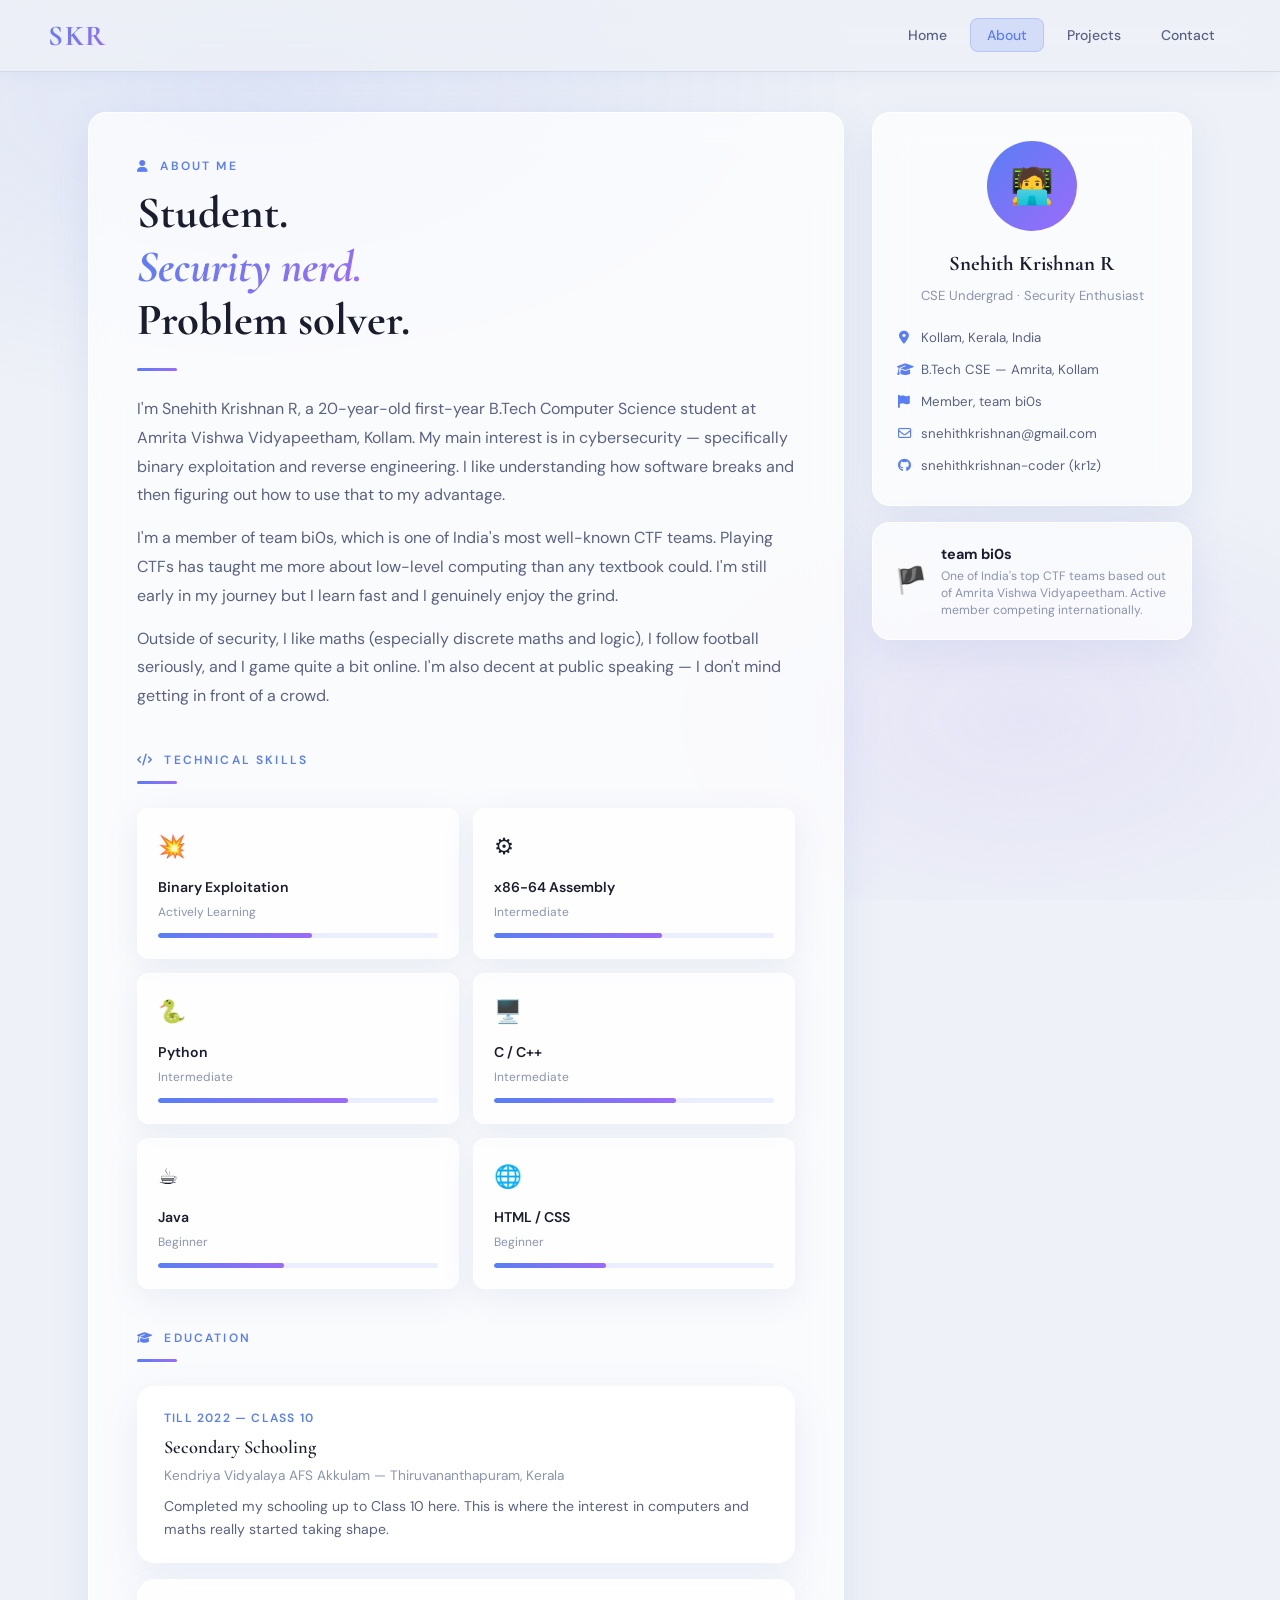
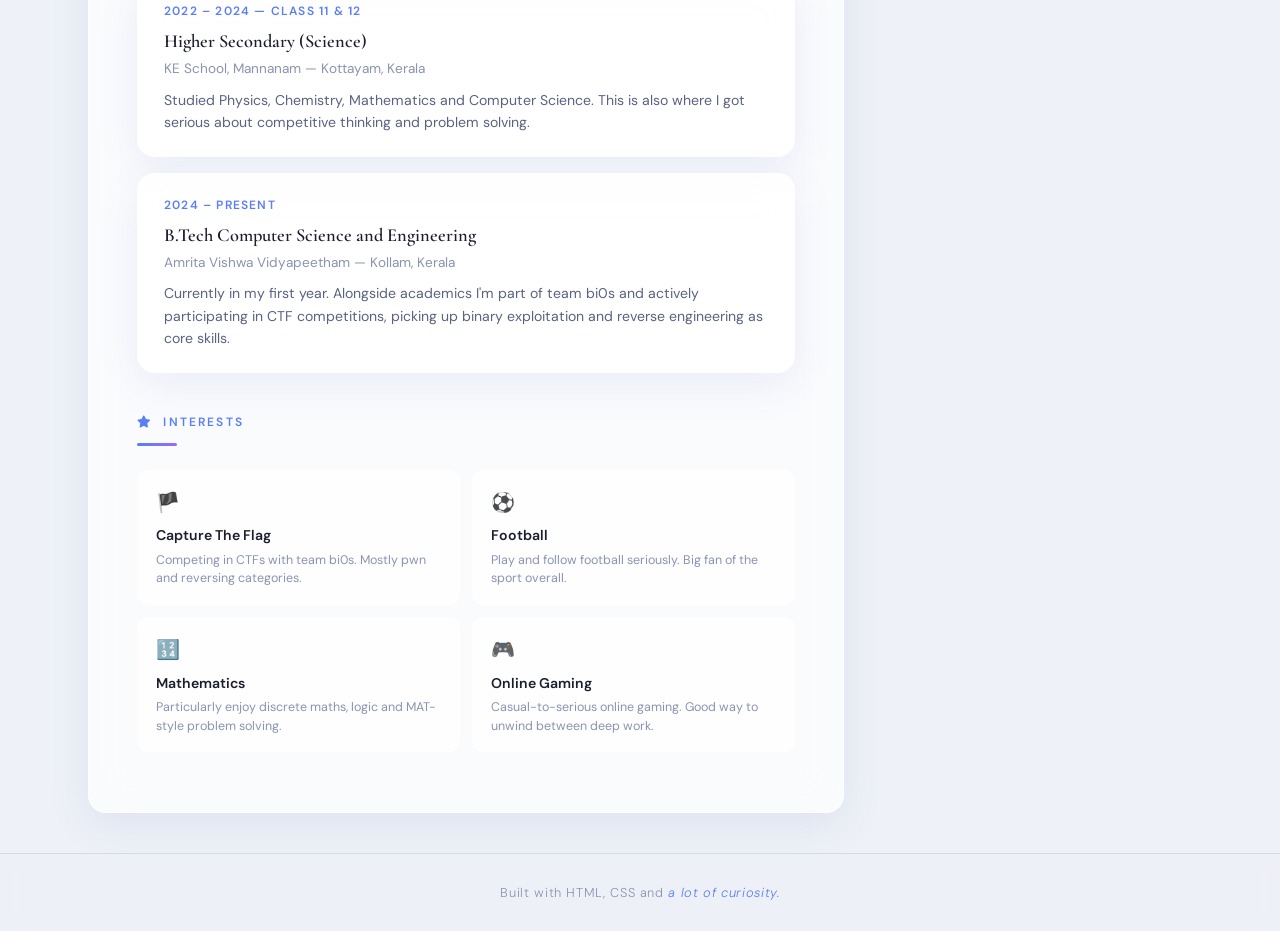
==== about.html @ c9ae2e05 "Add files via upload" ====
<!DOCTYPE html>
<html lang="en">
<head>
  <meta charset="UTF-8" />
  <meta name="viewport" content="width=device-width, initial-scale=1.0" />
  <title>Snehith Krishnan R — About</title>
  <link rel="stylesheet" href="style.css" />
  <link rel="stylesheet" href="https://cdnjs.cloudflare.com/ajax/libs/font-awesome/6.5.0/css/all.min.css" />
</head>
<body>

  <div class="about-wrapper">

    <header class="site-header">
      <a href="index.html" class="logo">SKR</a>
      <nav>
        <ul class="nav-links">
          <li><a href="index.html">Home</a></li>
          <li><a href="about.html" class="active">About</a></li>
          <li><a href="projects.html">Projects</a></li>
          <li><a href="contact.html">Contact</a></li>
        </ul>
      </nav>
    </header>

    <main class="about-layout">

      <section class="about-main glass">

        <p class="section-eyebrow">
          <i class="fa-solid fa-user"></i>&nbsp; About Me
        </p>

        <h1>Student.<br /><em>Security nerd.</em><br />Problem solver.</h1>

        <div class="section-sep"></div>

        <div class="about-bio">
          <p>
            I'm Snehith Krishnan R, a 20-year-old first-year B.Tech Computer Science
            student at Amrita Vishwa Vidyapeetham, Kollam. My main interest is in
            cybersecurity — specifically binary exploitation and reverse engineering.
            I like understanding how software breaks and then figuring out how to
            use that to my advantage.
          </p>
          <p>
            I'm a member of team bi0s, which is one of India's most well-known CTF
            teams. Playing CTFs has taught me more about low-level computing than
            any textbook could. I'm still early in my journey but I learn fast and
            I genuinely enjoy the grind.
          </p>
          <p>
            Outside of security, I like maths (especially discrete maths and logic),
            I follow football seriously, and I game quite a bit online. I'm also
            decent at public speaking — I don't mind getting in front of a crowd.
          </p>
        </div>

        <p class="section-eyebrow">
          <i class="fa-solid fa-code"></i>&nbsp; Technical Skills
        </p>
        <div class="section-sep"></div>

        <div class="skills-grid" style="margin-bottom: 40px;">

          <div class="skill-card">
            <span class="skill-card-icon">💥</span>
            <div class="skill-card-name">Binary Exploitation</div>
            <div class="skill-card-level">Actively Learning</div>
            <div class="skill-bar-outer">
              <div class="skill-bar-inner" style="width: 55%;"></div>
            </div>
          </div>

          <div class="skill-card">
            <span class="skill-card-icon">⚙️</span>
            <div class="skill-card-name">x86-64 Assembly</div>
            <div class="skill-card-level">Intermediate</div>
            <div class="skill-bar-outer">
              <div class="skill-bar-inner" style="width: 60%;"></div>
            </div>
          </div>

          <div class="skill-card">
            <span class="skill-card-icon">🐍</span>
            <div class="skill-card-name">Python</div>
            <div class="skill-card-level">Intermediate</div>
            <div class="skill-bar-outer">
              <div class="skill-bar-inner" style="width: 68%;"></div>
            </div>
          </div>

          <div class="skill-card">
            <span class="skill-card-icon">🖥️</span>
            <div class="skill-card-name">C / C++</div>
            <div class="skill-card-level">Intermediate</div>
            <div class="skill-bar-outer">
              <div class="skill-bar-inner" style="width: 65%;"></div>
            </div>
          </div>

          <div class="skill-card">
            <span class="skill-card-icon">☕</span>
            <div class="skill-card-name">Java</div>
            <div class="skill-card-level">Beginner</div>
            <div class="skill-bar-outer">
              <div class="skill-bar-inner" style="width: 45%;"></div>
            </div>
          </div>

          <div class="skill-card">
            <span class="skill-card-icon">🌐</span>
            <div class="skill-card-name">HTML / CSS</div>
            <div class="skill-card-level">Beginner</div>
            <div class="skill-bar-outer">
              <div class="skill-bar-inner" style="width: 40%;"></div>
            </div>
          </div>

        </div>

        <p class="section-eyebrow">
          <i class="fa-solid fa-graduation-cap"></i>&nbsp; Education
        </p>
        <div class="section-sep"></div>

        <div class="edu-timeline">

          <div class="edu-item glass">
            <div class="edu-year">Till 2022 — Class 10</div>
            <div class="edu-degree">Secondary Schooling</div>
            <div class="edu-school">Kendriya Vidyalaya AFS Akkulam — Thiruvananthapuram, Kerala</div>
            <div class="edu-desc">
              Completed my schooling up to Class 10 here. This is where the interest
              in computers and maths really started taking shape.
            </div>
          </div>

          <div class="edu-item glass">
            <div class="edu-year">2022 – 2024 — Class 11 &amp; 12</div>
            <div class="edu-degree">Higher Secondary (Science)</div>
            <div class="edu-school">KE School, Mannanam — Kottayam, Kerala</div>
            <div class="edu-desc">
              Studied Physics, Chemistry, Mathematics and Computer Science. This is
              also where I got serious about competitive thinking and problem solving.
            </div>
          </div>

          <div class="edu-item glass">
            <div class="edu-year">2024 – Present</div>
            <div class="edu-degree">B.Tech Computer Science and Engineering</div>
            <div class="edu-school">Amrita Vishwa Vidyapeetham — Kollam, Kerala</div>
            <div class="edu-desc">
              Currently in my first year. Alongside academics I'm part of team bi0s
              and actively participating in CTF competitions, picking up binary exploitation
              and reverse engineering as core skills.
            </div>
          </div>

        </div>

        <p class="section-eyebrow">
          <i class="fa-solid fa-star"></i>&nbsp; Interests
        </p>
        <div class="section-sep"></div>

        <div class="interests-grid">

          <div class="interest-card">
            <span class="interest-card-icon">🏴</span>
            <div class="interest-card-title">Capture The Flag</div>
            <div class="interest-card-desc">
              Competing in CTFs with team bi0s. Mostly pwn and reversing categories.
            </div>
          </div>

          <div class="interest-card">
            <span class="interest-card-icon">⚽</span>
            <div class="interest-card-title">Football</div>
            <div class="interest-card-desc">
              Play and follow football seriously. Big fan of the sport overall.
            </div>
          </div>

          <div class="interest-card">
            <span class="interest-card-icon">🔢</span>
            <div class="interest-card-title">Mathematics</div>
            <div class="interest-card-desc">
              Particularly enjoy discrete maths, logic and MAT-style problem solving.
            </div>
          </div>

          <div class="interest-card">
            <span class="interest-card-icon">🎮</span>
            <div class="interest-card-title">Online Gaming</div>
            <div class="interest-card-desc">
              Casual-to-serious online gaming. Good way to unwind between deep work.
            </div>
          </div>

        </div>

      </section>

      <div class="about-sidebar">

        <div class="profile-card glass">
          <div class="profile-avatar">🧑‍💻</div>
          <div class="profile-name">Snehith Krishnan R</div>
          <div class="profile-role">CSE Undergrad · Security Enthusiast</div>

          <ul class="profile-detail-list">
            <li>
              <i class="fa-solid fa-location-dot"></i>
              Kollam, Kerala, India
            </li>
            <li>
              <i class="fa-solid fa-graduation-cap"></i>
              B.Tech CSE — Amrita, Kollam
            </li>
            <li>
              <i class="fa-solid fa-flag"></i>
              Member, team bi0s
            </li>
            <li>
              <i class="fa-regular fa-envelope"></i>
              snehithkrishnan@gmail.com
            </li>
            <li>
              <i class="fa-brands fa-github"></i>
              snehithkrishnan-coder (kr1z)
            </li>
          </ul>
        </div>

        <div class="team-badge glass">
          <div class="team-badge-icon">🏴</div>
          <div>
            <div class="team-badge-name">team bi0s</div>
            <div class="team-badge-desc">
              One of India's top CTF teams based out of Amrita Vishwa Vidyapeetham.
              Active member competing internationally.
            </div>
          </div>
        </div>

      </div>

    </main>

    <footer class="site-footer">
      Built with HTML, CSS and <em>a lot of curiosity.</em>
    </footer>

  </div>

</body>
</html>
---- style.css ----
@import url('https://fonts.googleapis.com/css2?family=Cormorant+Garamond:ital,wght@0,300;0,400;0,600;0,700;1,300;1,400&family=DM+Sans:ital,opsz,wght@0,9..40,300;0,9..40,400;0,9..40,500;0,9..40,700&display=swap');

:root {
  --bg-base:        #eef1f7;
  --bg-card:        rgba(255, 255, 255, 0.72);
  --border-light:   rgba(255, 255, 255, 0.85);
  --border-subtle:  rgba(180, 190, 210, 0.45);
  --glass-blur:     blur(18px);
  --shadow-soft:    0 8px 32px rgba(100, 120, 180, 0.12);
  --shadow-card:    0 12px 40px rgba(80, 110, 200, 0.10);
  --accent-1:       #5a7ef5;
  --accent-2:       #9b6bfa;
  --accent-glow:    rgba(90, 126, 245, 0.18);
  --text-primary:   #1a1d2e;
  --text-secondary: #5a6282;
  --text-muted:     #8a93b0;
  --font-display:   'Cormorant Garamond', Georgia, serif;
  --font-body:      'DM Sans', system-ui, sans-serif;
  --radius-lg:      18px;
  --radius-md:      12px;
  --radius-sm:      8px;
  --header-h:       72px;
  --transition:     all 0.4s cubic-bezier(0.4, 0, 0.2, 1);
}

*, *::before, *::after {
  box-sizing: border-box;
  margin: 0;
  padding: 0;
}

html {
  scroll-behavior: smooth;
}

body {
  font-family: var(--font-body);
  background-color: var(--bg-base);
  color: var(--text-primary);
  min-height: 100vh;
  line-height: 1.65;
  overflow-x: hidden;
}

body::before {
  content: '';
  position: fixed;
  inset: 0;
  background:
    radial-gradient(ellipse 80% 60% at 20% 10%, rgba(90, 126, 245, 0.10) 0%, transparent 60%),
    radial-gradient(ellipse 60% 50% at 80% 80%, rgba(155, 107, 250, 0.09) 0%, transparent 55%);
  pointer-events: none;
  z-index: 0;
}

.site-header {
  position: fixed;
  top: 0;
  left: 0;
  right: 0;
  height: var(--header-h);
  z-index: 1000;
  background: rgba(238, 241, 247, 0.80);
  backdrop-filter: var(--glass-blur);
  -webkit-backdrop-filter: var(--glass-blur);
  border-bottom: 1px solid var(--border-subtle);
  display: flex;
  align-items: center;
  justify-content: space-between;
  padding: 0 48px;
  box-shadow: 0 1px 24px rgba(80, 110, 200, 0.07);
}

.logo {
  font-family: var(--font-display);
  font-size: 1.8rem;
  font-weight: 700;
  letter-spacing: 0.06em;
  text-decoration: none;
  background: linear-gradient(135deg, var(--accent-1), var(--accent-2));
  -webkit-background-clip: text;
  -webkit-text-fill-color: transparent;
  background-clip: text;
}

.nav-links {
  display: flex;
  align-items: center;
  gap: 6px;
  list-style: none;
}

.nav-links a {
  font-size: 0.875rem;
  font-weight: 500;
  color: var(--text-secondary);
  text-decoration: none;
  padding: 7px 16px;
  border-radius: var(--radius-sm);
  border: 1px solid transparent;
  transition: var(--transition);
}

.nav-links a:hover,
.nav-links a.active {
  color: var(--accent-1);
  background: var(--accent-glow);
  border-color: rgba(90, 126, 245, 0.25);
}

.site-footer {
  position: relative;
  z-index: 1;
  text-align: center;
  padding: 28px 24px;
  font-size: 0.8rem;
  font-weight: 300;
  color: var(--text-muted);
  letter-spacing: 0.05em;
  border-top: 1px solid var(--border-subtle);
  background: rgba(238, 241, 247, 0.6);
  backdrop-filter: blur(10px);
}

.site-footer em {
  font-style: italic;
  color: var(--accent-1);
}

.glass {
  background: var(--bg-card);
  backdrop-filter: var(--glass-blur);
  -webkit-backdrop-filter: var(--glass-blur);
  border: 1px solid var(--border-light);
  border-radius: var(--radius-lg);
  box-shadow: var(--shadow-card);
}

.page-wrapper {
  position: relative;
  z-index: 1;
  padding-top: var(--header-h);
  min-height: 100vh;
  display: flex;
  flex-direction: column;
}

::-webkit-scrollbar { width: 6px; }
::-webkit-scrollbar-track { background: transparent; }
::-webkit-scrollbar-thumb { background: rgba(90, 126, 245, 0.3); border-radius: 99px; }
::-webkit-scrollbar-thumb:hover { background: rgba(90, 126, 245, 0.5); }

.btn-primary {
  display: inline-flex;
  align-items: center;
  gap: 8px;
  padding: 13px 28px;
  border-radius: var(--radius-md);
  font-family: var(--font-body);
  font-size: 0.9rem;
  font-weight: 500;
  text-decoration: none;
  background: linear-gradient(135deg, var(--accent-1), var(--accent-2));
  color: #fff;
  box-shadow: 0 4px 20px rgba(90, 126, 245, 0.35);
  transition: var(--transition);
  border: none;
  cursor: pointer;
}

.btn-primary:hover {
  transform: translateY(-2px);
  box-shadow: 0 8px 32px rgba(90, 126, 245, 0.45);
}

.btn-secondary {
  display: inline-flex;
  align-items: center;
  gap: 8px;
  padding: 13px 28px;
  border-radius: var(--radius-md);
  font-family: var(--font-body);
  font-size: 0.9rem;
  font-weight: 500;
  text-decoration: none;
  background: var(--bg-card);
  color: var(--accent-1);
  border: 1px solid rgba(90, 126, 245, 0.3);
  transition: var(--transition);
  cursor: pointer;
}

.btn-secondary:hover {
  transform: translateY(-2px);
  background: var(--accent-glow);
  border-color: rgba(90, 126, 245, 0.55);
}

.eyebrow {
  font-size: 0.78rem;
  font-weight: 500;
  letter-spacing: 0.2em;
  text-transform: uppercase;
  color: var(--accent-1);
  margin-bottom: 12px;
}

.section-title {
  font-family: var(--font-display);
  font-size: clamp(1.8rem, 3vw, 2.4rem);
  font-weight: 700;
  color: var(--text-primary);
  margin-bottom: 24px;
}

.section-title span {
  font-style: italic;
  background: linear-gradient(135deg, var(--accent-1), var(--accent-2));
  -webkit-background-clip: text;
  -webkit-text-fill-color: transparent;
  background-clip: text;
}

.skill-tag {
  padding: 6px 16px;
  border-radius: 99px;
  font-size: 0.8rem;
  font-weight: 500;
  border: 1px solid var(--border-subtle);
  background: var(--bg-card);
  color: var(--text-secondary);
  transition: var(--transition);
}

.skill-tag:hover {
  border-color: rgba(90, 126, 245, 0.45);
  color: var(--accent-1);
  background: var(--accent-glow);
}

.skill-tags {
  display: flex;
  flex-wrap: wrap;
  gap: 10px;
  margin-bottom: 36px;
}

.cta-row {
  display: flex;
  gap: 14px;
  flex-wrap: wrap;
}


/* ─── HOME PAGE ─────────────────────────────────────────── */

.home-layout {
  display: grid;
  grid-template-columns: 1fr 1fr;
  gap: 28px;
  flex: 1;
  padding: 40px 48px;
  max-width: 1300px;
  margin: 0 auto;
  width: 100%;
  align-items: start;
}

.home-left {
  padding: 44px 48px;
}

.home-left .hero-eyebrow {
  font-size: 0.78rem;
  font-weight: 500;
  letter-spacing: 0.2em;
  text-transform: uppercase;
  color: var(--accent-1);
  margin-bottom: 16px;
}

.home-left h1 {
  font-family: var(--font-display);
  font-size: clamp(2.6rem, 4.5vw, 4.8rem);
  font-weight: 700;
  line-height: 1.1;
  color: var(--text-primary);
  margin-bottom: 24px;
}

.home-left h1 .accent {
  font-style: italic;
  background: linear-gradient(135deg, var(--accent-1), var(--accent-2));
  -webkit-background-clip: text;
  -webkit-text-fill-color: transparent;
  background-clip: text;
}

.home-left .bio {
  font-size: 1rem;
  color: var(--text-secondary);
  line-height: 1.8;
  margin-bottom: 32px;
  max-width: 560px;
}

.home-left .bio p {
  margin-bottom: 14px;
}

.home-right {
  position: sticky;
  top: calc(var(--header-h) + 24px);
  padding: 36px 32px;
}

.home-right h3 {
  font-family: var(--font-display);
  font-size: 1.4rem;
  font-weight: 700;
  color: var(--text-primary);
  margin-bottom: 6px;
}

.home-right .subtitle {
  font-size: 0.82rem;
  color: var(--text-muted);
  margin-bottom: 28px;
  letter-spacing: 0.05em;
}

.stat-grid {
  display: grid;
  grid-template-columns: 1fr 1fr;
  gap: 14px;
  margin-bottom: 28px;
}

.stat-box {
  padding: 16px;
  border-radius: var(--radius-md);
  background: var(--accent-glow);
  border: 1px solid rgba(90, 126, 245, 0.2);
  text-align: center;
}

.stat-box .num {
  display: block;
  font-family: var(--font-display);
  font-size: 1.8rem;
  font-weight: 700;
  background: linear-gradient(135deg, var(--accent-1), var(--accent-2));
  -webkit-background-clip: text;
  -webkit-text-fill-color: transparent;
  background-clip: text;
}

.stat-box .lbl {
  font-size: 0.72rem;
  color: var(--text-muted);
  text-transform: uppercase;
  letter-spacing: 0.1em;
  font-weight: 500;
}

.quick-links {
  display: flex;
  flex-direction: column;
  gap: 10px;
}

.quick-link-item {
  display: flex;
  align-items: center;
  gap: 12px;
  padding: 12px 14px;
  border-radius: var(--radius-md);
  border: 1px solid var(--border-light);
  background: var(--bg-card);
  text-decoration: none;
  font-size: 0.85rem;
  color: var(--text-secondary);
  font-weight: 500;
  transition: var(--transition);
}

.quick-link-item i {
  color: var(--accent-1);
  width: 16px;
  text-align: center;
}

.quick-link-item:hover {
  border-color: rgba(90, 126, 245, 0.35);
  color: var(--accent-1);
  transform: translateX(3px);
}

.divider {
  width: 50px;
  height: 3px;
  background: linear-gradient(90deg, var(--accent-1), var(--accent-2));
  border-radius: 2px;
  margin: 48px 0 32px;
}

.home-left h2 {
  font-family: var(--font-display);
  font-size: clamp(1.6rem, 2.5vw, 2.2rem);
  font-weight: 700;
  color: var(--text-primary);
  margin-bottom: 24px;
}

.skills-grid {
  display: grid;
  grid-template-columns: 1fr 1fr;
  gap: 14px;
}

.skill-card {
  padding: 20px;
  border-radius: var(--radius-md);
  border: 1px solid var(--border-light);
  background: var(--bg-card);
  box-shadow: var(--shadow-soft);
}

.skill-card-icon {
  font-size: 1.4rem;
  display: block;
  margin-bottom: 10px;
}

.skill-card-name {
  font-weight: 600;
  font-size: 0.88rem;
  color: var(--text-primary);
  margin-bottom: 4px;
}

.skill-card-level {
  font-size: 0.75rem;
  color: var(--text-muted);
  margin-bottom: 10px;
}

.skill-bar-outer {
  height: 5px;
  border-radius: 99px;
  background: rgba(90, 126, 245, 0.12);
  overflow: hidden;
}

.skill-bar-inner {
  height: 100%;
  border-radius: 99px;
  background: linear-gradient(90deg, var(--accent-1), var(--accent-2));
}


/* ─── ABOUT PAGE ─────────────────────────────────────────── */

.about-wrapper {
  position: relative;
  z-index: 1;
  padding-top: var(--header-h);
  min-height: 100vh;
  display: flex;
  flex-direction: column;
}

.about-layout {
  display: grid;
  grid-template-columns: 1fr 320px;
  gap: 28px;
  flex: 1;
  padding: 40px 48px;
  max-width: 1200px;
  margin: 0 auto;
  width: 100%;
  align-items: start;
}

.about-main {
  padding: 44px 48px;
}

.about-main h1 {
  font-family: var(--font-display);
  font-size: clamp(2.2rem, 3.5vw, 3.5rem);
  font-weight: 700;
  color: var(--text-primary);
  margin-bottom: 20px;
  line-height: 1.2;
}

.about-main h1 em {
  font-style: italic;
  background: linear-gradient(135deg, var(--accent-1), var(--accent-2));
  -webkit-background-clip: text;
  -webkit-text-fill-color: transparent;
  background-clip: text;
}

.about-bio {
  font-size: 1rem;
  color: var(--text-secondary);
  line-height: 1.8;
  margin-bottom: 40px;
}

.about-bio p {
  margin-bottom: 14px;
}

.section-sep {
  width: 40px;
  height: 3px;
  background: linear-gradient(90deg, var(--accent-1), var(--accent-2));
  border-radius: 2px;
  margin-bottom: 24px;
}

.section-eyebrow {
  font-size: 0.75rem;
  font-weight: 600;
  letter-spacing: 0.18em;
  text-transform: uppercase;
  color: var(--accent-1);
  margin-bottom: 10px;
}

.edu-timeline {
  display: flex;
  flex-direction: column;
  gap: 16px;
  margin-bottom: 40px;
}

.edu-item {
  padding: 22px 26px;
}

.edu-year {
  font-size: 0.75rem;
  font-weight: 600;
  letter-spacing: 0.1em;
  text-transform: uppercase;
  color: var(--accent-1);
  margin-bottom: 4px;
}

.edu-degree {
  font-family: var(--font-display);
  font-size: 1.15rem;
  font-weight: 600;
  color: var(--text-primary);
  margin-bottom: 2px;
}

.edu-school {
  font-size: 0.85rem;
  color: var(--text-muted);
  margin-bottom: 8px;
}

.edu-desc {
  font-size: 0.88rem;
  color: var(--text-secondary);
  line-height: 1.6;
}

.interests-grid {
  display: grid;
  grid-template-columns: 1fr 1fr;
  gap: 12px;
  margin-bottom: 16px;
}

.interest-card {
  padding: 16px 18px;
  border-radius: var(--radius-md);
  border: 1px solid var(--border-light);
  background: var(--bg-card);
}

.interest-card-icon {
  font-size: 1.2rem;
  margin-bottom: 6px;
  display: block;
}

.interest-card-title {
  font-size: 0.88rem;
  font-weight: 600;
  color: var(--text-primary);
  margin-bottom: 3px;
}

.interest-card-desc {
  font-size: 0.78rem;
  color: var(--text-muted);
  line-height: 1.5;
}

.about-sidebar {
  position: sticky;
  top: calc(var(--header-h) + 24px);
  display: flex;
  flex-direction: column;
  gap: 16px;
}

.profile-card {
  padding: 28px 24px;
  text-align: center;
}

.profile-avatar {
  width: 90px;
  height: 90px;
  border-radius: 50%;
  background: linear-gradient(135deg, var(--accent-1), var(--accent-2));
  display: flex;
  align-items: center;
  justify-content: center;
  font-size: 2.2rem;
  margin: 0 auto 16px;
}

.profile-name {
  font-family: var(--font-display);
  font-size: 1.3rem;
  font-weight: 700;
  color: var(--text-primary);
  margin-bottom: 4px;
}

.profile-role {
  font-size: 0.82rem;
  color: var(--text-muted);
  margin-bottom: 20px;
}

.profile-detail-list {
  list-style: none;
  text-align: left;
  display: flex;
  flex-direction: column;
  gap: 10px;
}

.profile-detail-list li {
  display: flex;
  align-items: center;
  gap: 10px;
  font-size: 0.83rem;
  color: var(--text-secondary);
}

.profile-detail-list li i {
  color: var(--accent-1);
  width: 14px;
  text-align: center;
  flex-shrink: 0;
}

.team-badge {
  padding: 20px 22px;
  display: flex;
  align-items: center;
  gap: 14px;
}

.team-badge-icon {
  font-size: 1.6rem;
  flex-shrink: 0;
}

.team-badge-name {
  font-weight: 700;
  font-size: 0.9rem;
  color: var(--text-primary);
  margin-bottom: 2px;
}

.team-badge-desc {
  font-size: 0.76rem;
  color: var(--text-muted);
  line-height: 1.4;
}


/* ─── PROJECTS PAGE ──────────────────────────────────────── */

.projects-wrapper {
  position: relative;
  z-index: 1;
  padding-top: var(--header-h);
  min-height: 100vh;
  display: flex;
  flex-direction: column;
}

.projects-content {
  flex: 1;
  padding: 48px 48px 64px;
  max-width: 1100px;
  margin: 0 auto;
  width: 100%;
}

.page-hero {
  margin-bottom: 52px;
}

.page-hero h1 {
  font-family: var(--font-display);
  font-size: clamp(2.2rem, 4vw, 3.8rem);
  font-weight: 700;
  color: var(--text-primary);
  margin-bottom: 14px;
  line-height: 1.15;
}

.page-hero h1 span {
  font-style: italic;
  background: linear-gradient(135deg, var(--accent-1), var(--accent-2));
  -webkit-background-clip: text;
  -webkit-text-fill-color: transparent;
  background-clip: text;
}

.page-hero p {
  font-size: 1rem;
  color: var(--text-secondary);
  max-width: 580px;
  line-height: 1.75;
}

.projects-list {
  display: flex;
  flex-direction: column;
  gap: 36px;
}

.project-card {
  display: grid;
  grid-template-columns: 1fr 1.2fr;
  border-radius: var(--radius-lg);
  overflow: hidden;
}

.project-card.flip {
  direction: rtl;
}

.project-card.flip > * {
  direction: ltr;
}

.project-thumb {
  min-height: 280px;
  display: flex;
  align-items: center;
  justify-content: center;
  flex-direction: column;
  gap: 14px;
}

.project-thumb-emoji {
  font-size: 3.5rem;
  filter: drop-shadow(0 4px 14px rgba(90, 126, 245, 0.3));
}

.project-thumb-label {
  font-family: var(--font-display);
  font-size: 1rem;
  font-style: italic;
  color: rgba(90, 126, 245, 0.6);
  letter-spacing: 0.03em;
}

.project-info {
  padding: 40px 44px;
}

.project-num {
  font-size: 0.72rem;
  font-weight: 600;
  letter-spacing: 0.14em;
  text-transform: uppercase;
  color: var(--text-muted);
  margin-bottom: 10px;
}

.project-title {
  font-family: var(--font-display);
  font-size: clamp(1.5rem, 2.5vw, 2rem);
  font-weight: 700;
  color: var(--text-primary);
  margin-bottom: 14px;
  line-height: 1.2;
}

.project-desc {
  font-size: 0.92rem;
  color: var(--text-secondary);
  line-height: 1.75;
  margin-bottom: 22px;
}

.project-tech {
  display: flex;
  flex-wrap: wrap;
  gap: 8px;
  margin-bottom: 24px;
}

.tech-pill {
  padding: 5px 14px;
  border-radius: 99px;
  font-size: 0.78rem;
  font-weight: 500;
  background: var(--accent-glow);
  border: 1px solid rgba(90, 126, 245, 0.25);
  color: var(--accent-1);
}

.project-links {
  display: flex;
  gap: 12px;
  flex-wrap: wrap;
}

.project-links a {
  display: inline-flex;
  align-items: center;
  gap: 7px;
  padding: 9px 18px;
  border-radius: var(--radius-sm);
  font-size: 0.82rem;
  font-weight: 500;
  text-decoration: none;
  color: var(--accent-1);
  border: 1px solid rgba(90, 126, 245, 0.25);
  background: var(--accent-glow);
  transition: var(--transition);
}

.project-links a:hover {
  background: rgba(90, 126, 245, 0.2);
  border-color: rgba(90, 126, 245, 0.5);
  transform: translateY(-1px);
}

.ctf-section {
  margin-top: 52px;
  padding: 36px 40px;
}

.ctf-section h2 {
  font-family: var(--font-display);
  font-size: 1.6rem;
  font-weight: 700;
  color: var(--text-primary);
  margin-bottom: 10px;
}

.ctf-section p {
  font-size: 0.92rem;
  color: var(--text-secondary);
  line-height: 1.7;
  margin-bottom: 20px;
}

.ctf-tag-row {
  display: flex;
  flex-wrap: wrap;
  gap: 8px;
}


/* ─── CONTACT PAGE ───────────────────────────────────────── */

.contact-wrapper {
  position: relative;
  z-index: 1;
  padding-top: var(--header-h);
  min-height: 100vh;
  display: flex;
  flex-direction: column;
}

.contact-content {
  flex: 1;
  padding: 48px 48px 64px;
  max-width: 1050px;
  margin: 0 auto;
  width: 100%;
}

.contact-layout {
  display: grid;
  grid-template-columns: 1fr 1.2fr;
  gap: 32px;
  align-items: start;
}

.contact-info {
  padding: 40px 40px;
}

.contact-info h2 {
  font-family: var(--font-display);
  font-size: clamp(2rem, 3vw, 2.8rem);
  font-weight: 700;
  color: var(--text-primary);
  margin-bottom: 14px;
  line-height: 1.1;
}

.contact-info h2 span {
  font-style: italic;
  background: linear-gradient(135deg, var(--accent-1), var(--accent-2));
  -webkit-background-clip: text;
  -webkit-text-fill-color: transparent;
  background-clip: text;
}

.contact-info > p {
  font-size: 0.92rem;
  color: var(--text-secondary);
  line-height: 1.75;
  margin-bottom: 32px;
}

.contact-method-list {
  list-style: none;
  display: flex;
  flex-direction: column;
  gap: 14px;
}

.contact-method-item {
  display: flex;
  align-items: center;
  gap: 14px;
  padding: 14px 18px;
  border-radius: var(--radius-md);
  background: var(--bg-card);
  border: 1px solid var(--border-light);
  box-shadow: var(--shadow-soft);
  transition: var(--transition);
  text-decoration: none;
}

.contact-method-item:hover {
  transform: translateX(4px);
  border-color: rgba(90, 126, 245, 0.3);
}

.contact-method-icon {
  width: 36px;
  height: 36px;
  border-radius: var(--radius-sm);
  display: flex;
  align-items: center;
  justify-content: center;
  font-size: 0.95rem;
  background: var(--accent-glow);
  color: var(--accent-1);
  border: 1px solid rgba(90, 126, 245, 0.2);
  flex-shrink: 0;
}

.contact-method-label {
  font-size: 0.72rem;
  font-weight: 700;
  letter-spacing: 0.1em;
  text-transform: uppercase;
  color: var(--text-muted);
  display: block;
  margin-bottom: 2px;
}

.contact-method-value {
  font-size: 0.86rem;
  color: var(--text-secondary);
}

.contact-form-card {
  padding: 40px 40px;
}

.contact-form-card h3 {
  font-family: var(--font-display);
  font-size: 1.5rem;
  font-weight: 600;
  color: var(--text-primary);
  margin-bottom: 26px;
}

.form-group {
  margin-bottom: 20px;
}

.form-label {
  display: block;
  font-size: 0.76rem;
  font-weight: 600;
  letter-spacing: 0.1em;
  text-transform: uppercase;
  color: var(--text-muted);
  margin-bottom: 7px;
}

.form-input,
.form-textarea {
  width: 100%;
  padding: 12px 16px;
  border-radius: var(--radius-md);
  border: 1.5px solid var(--border-subtle);
  background: rgba(255, 255, 255, 0.65);
  font-family: var(--font-body);
  font-size: 0.9rem;
  color: var(--text-primary);
  transition: var(--transition);
  outline: none;
  resize: vertical;
}

.form-input::placeholder,
.form-textarea::placeholder {
  color: var(--text-muted);
  font-weight: 300;
}

.form-input:focus,
.form-textarea:focus {
  border-color: var(--accent-1);
  background: rgba(255, 255, 255, 0.85);
  box-shadow: 0 0 0 4px rgba(90, 126, 245, 0.10);
}

.form-textarea {
  min-height: 130px;
}

.form-submit {
  width: 100%;
  margin-top: 4px;
  padding: 14px 24px;
  border: none;
  border-radius: var(--radius-md);
  font-family: var(--font-body);
  font-size: 0.9rem;
  font-weight: 600;
  letter-spacing: 0.06em;
  text-transform: uppercase;
  color: #fff;
  background: linear-gradient(135deg, var(--accent-1), var(--accent-2));
  box-shadow: 0 4px 24px rgba(90, 126, 245, 0.35);
  cursor: pointer;
  transition: var(--transition);
  display: flex;
  align-items: center;
  justify-content: center;
  gap: 10px;
}

.form-submit:hover {
  transform: translateY(-2px);
  box-shadow: 0 8px 32px rgba(90, 126, 245, 0.45);
}


/* ─── RESPONSIVE ─────────────────────────────────────────── */

@media (max-width: 1024px) {
  .home-layout,
  .about-layout {
    grid-template-columns: 1fr;
    padding: 28px 28px;
  }

  .home-right,
  .about-sidebar {
    position: static;
  }

  .project-card {
    grid-template-columns: 1fr;
  }

  .project-card.flip {
    direction: ltr;
  }

  .project-thumb {
    min-height: 200px;
  }

  .contact-layout {
    grid-template-columns: 1fr;
  }
}

@media (max-width: 768px) {
  .site-header {
    padding: 0 20px;
  }

  .nav-links a {
    padding: 6px 10px;
    font-size: 0.8rem;
  }

  .home-left {
    padding: 28px 24px;
  }

  .about-main {
    padding: 28px 24px;
  }

  .projects-content,
  .contact-content {
    padding: 28px 20px 48px;
  }

  .project-info {
    padding: 28px 24px;
  }

  .contact-info,
  .contact-form-card {
    padding: 28px 24px;
  }

  .interests-grid,
  .skills-grid {
    grid-template-columns: 1fr;
  }
}

@media (max-width: 480px) {
  .cta-row {
    flex-direction: column;
  }

  .btn-primary,
  .btn-secondary {
    width: 100%;
    justify-content: center;
  }

  .project-links {
    flex-direction: column;
  }
}
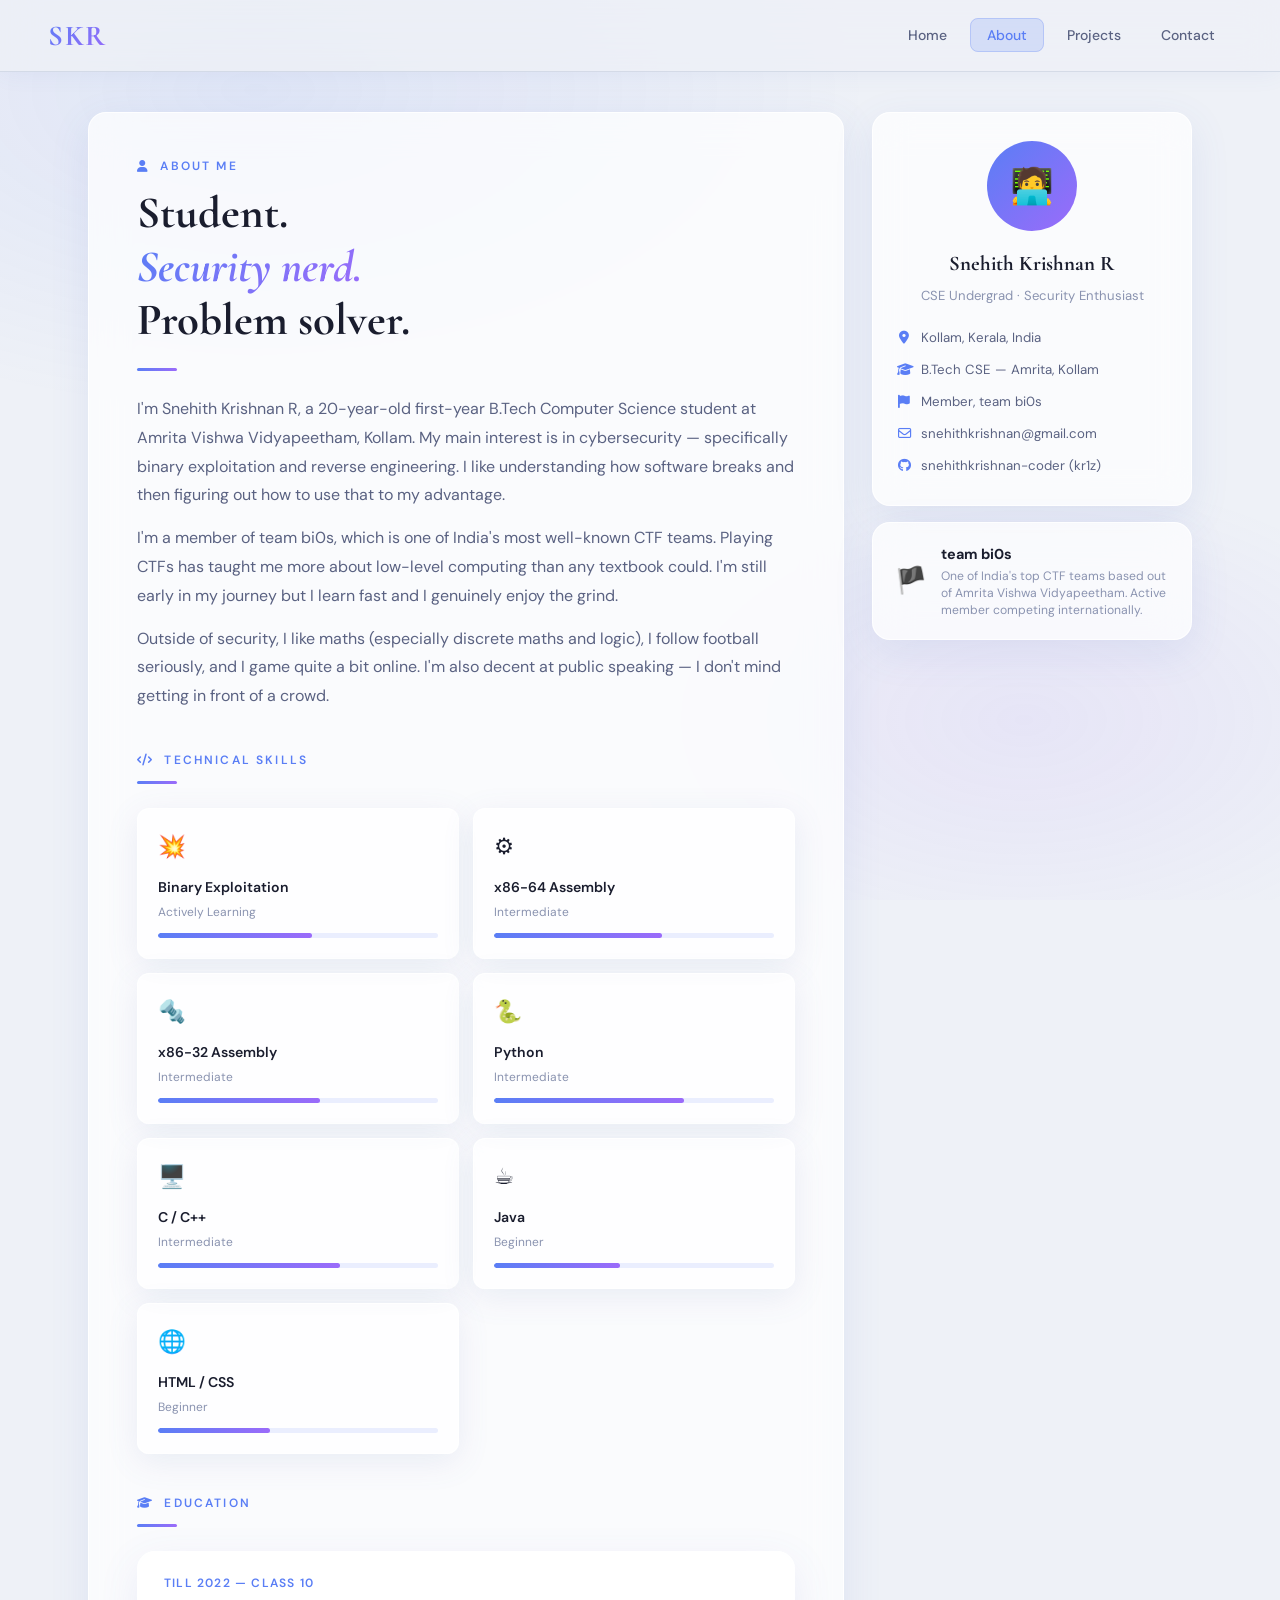
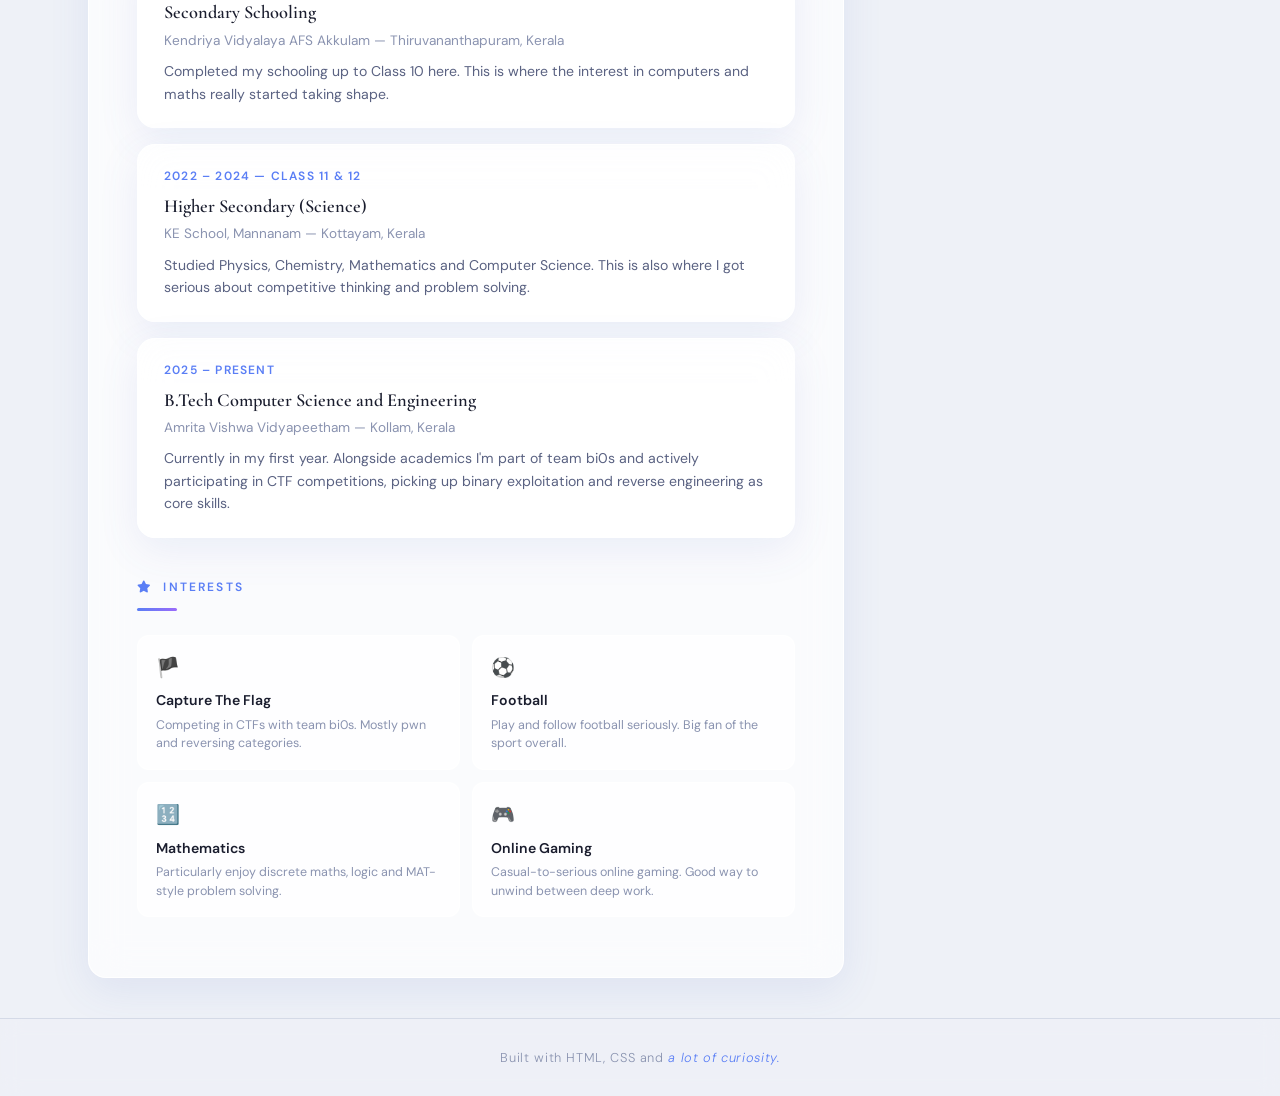
==== commit 12b69daa: "Add skill card for x86-32 Assembly and update education year" ====
--- a/about.html
+++ b/about.html
@@ -82,6 +82,15 @@
           </div>
 
           <div class="skill-card">
+            <span class="skill-card-icon">🔩</span>
+            <div class="skill-card-name">x86-32 Assembly</div>
+            <div class="skill-card-level">Intermediate</div>
+            <div class="skill-bar-outer">
+              <div class="skill-bar-inner" style="width: 58%;"></div>
+            </div>
+          </div>
+
+          <div class="skill-card">
             <span class="skill-card-icon">🐍</span>
             <div class="skill-card-name">Python</div>
             <div class="skill-card-level">Intermediate</div>
@@ -147,7 +156,7 @@
           </div>
 
           <div class="edu-item glass">
-            <div class="edu-year">2024 – Present</div>
+            <div class="edu-year">2025 – Present</div>
             <div class="edu-degree">B.Tech Computer Science and Engineering</div>
             <div class="edu-school">Amrita Vishwa Vidyapeetham — Kollam, Kerala</div>
             <div class="edu-desc">
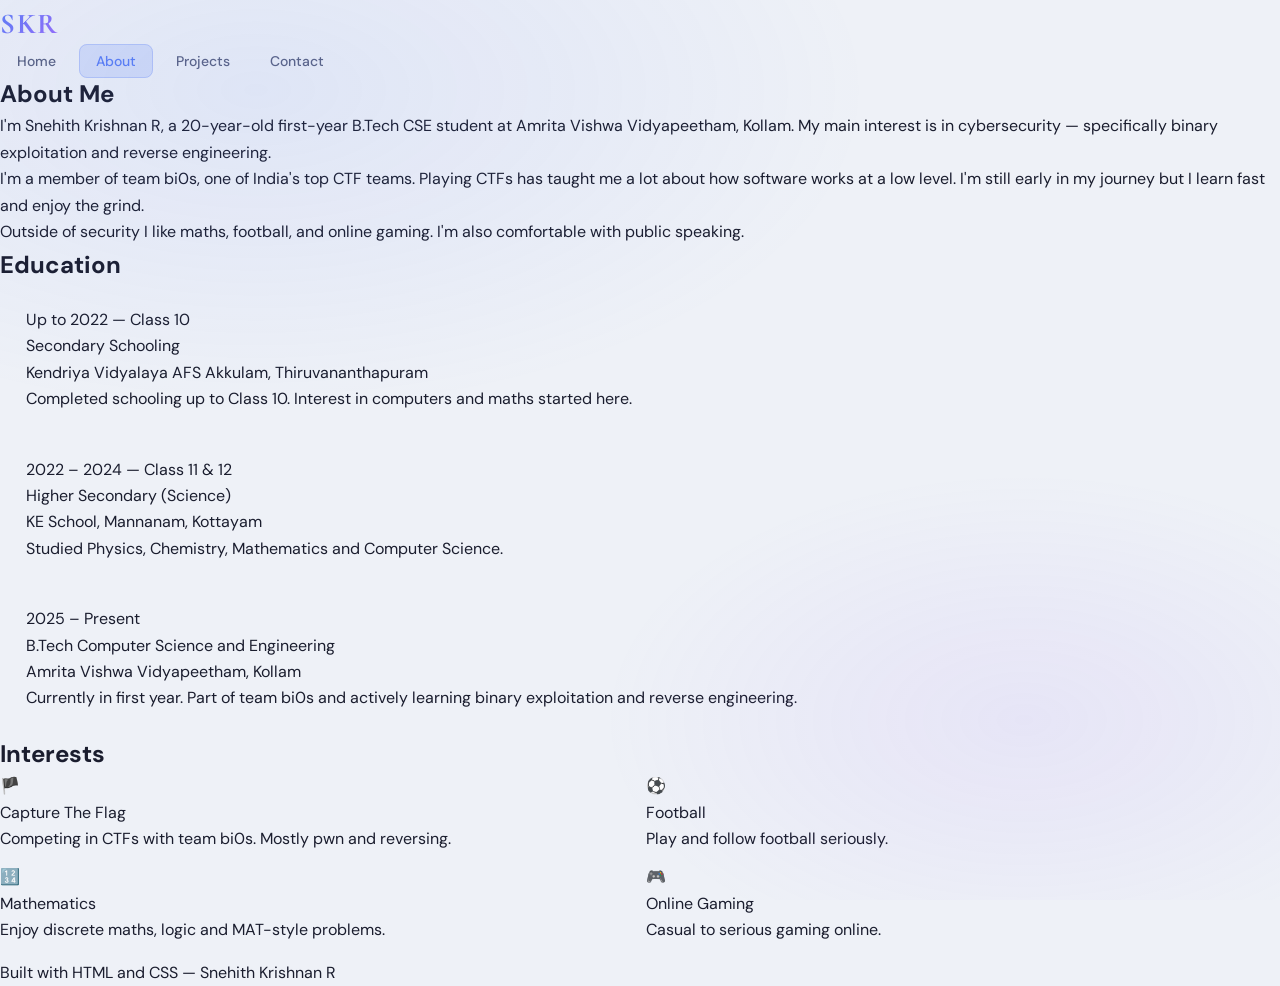
==== commit c0725832: "Revise about.html layout and content Refactor about.html to improve structure and content." ====
--- a/about.html
+++ b/about.html
@@ -3,265 +3,107 @@
 <head>
   <meta charset="UTF-8" />
   <meta name="viewport" content="width=device-width, initial-scale=1.0" />
-  <title>Snehith Krishnan R — About</title>
+  <title>About — Snehith Krishnan R</title>
   <link rel="stylesheet" href="style.css" />
   <link rel="stylesheet" href="https://cdnjs.cloudflare.com/ajax/libs/font-awesome/6.5.0/css/all.min.css" />
 </head>
 <body>
 
-  <div class="about-wrapper">
+  <nav>
+    <a href="index.html" class="logo">SKR</a>
+    <ul class="nav-links">
+      <li><a href="index.html">Home</a></li>
+      <li><a href="about.html" class="active">About</a></li>
+      <li><a href="projects.html">Projects</a></li>
+      <li><a href="contact.html">Contact</a></li>
+    </ul>
+  </nav>
 
-    <header class="site-header">
-      <a href="index.html" class="logo">SKR</a>
-      <nav>
-        <ul class="nav-links">
-          <li><a href="index.html">Home</a></li>
-          <li><a href="about.html" class="active">About</a></li>
-          <li><a href="projects.html">Projects</a></li>
-          <li><a href="contact.html">Contact</a></li>
-        </ul>
-      </nav>
-    </header>
+  <div class="about-container">
 
-    <main class="about-layout">
+    <div class="section-card">
+      <h2>About Me</h2>
+      <div class="underline"></div>
+      <p>
+        I'm Snehith Krishnan R, a 20-year-old first-year B.Tech CSE student
+        at Amrita Vishwa Vidyapeetham, Kollam. My main interest is in
+        cybersecurity — specifically binary exploitation and reverse engineering.
+      </p>
+      <p>
+        I'm a member of team bi0s, one of India's top CTF teams. Playing CTFs
+        has taught me a lot about how software works at a low level. I'm still
+        early in my journey but I learn fast and enjoy the grind.
+      </p>
+      <p>
+        Outside of security I like maths, football, and online gaming. I'm also
+        comfortable with public speaking.
+      </p>
+    </div>
 
-      <section class="about-main glass">
+    <div class="section-card">
+      <h2>Education</h2>
+      <div class="underline"></div>
 
-        <p class="section-eyebrow">
-          <i class="fa-solid fa-user"></i>&nbsp; About Me
-        </p>
+      <div class="edu-item">
+        <div class="year">Up to 2022 — Class 10</div>
+        <div class="degree">Secondary Schooling</div>
+        <div class="school">Kendriya Vidyalaya AFS Akkulam, Thiruvananthapuram</div>
+        <div class="desc">Completed schooling up to Class 10. Interest in computers and maths started here.</div>
+      </div>
 
-        <h1>Student.<br /><em>Security nerd.</em><br />Problem solver.</h1>
+      <div class="edu-item">
+        <div class="year">2022 – 2024 — Class 11 & 12</div>
+        <div class="degree">Higher Secondary (Science)</div>
+        <div class="school">KE School, Mannanam, Kottayam</div>
+        <div class="desc">Studied Physics, Chemistry, Mathematics and Computer Science.</div>
+      </div>
 
-        <div class="section-sep"></div>
+      <div class="edu-item">
+        <div class="year">2025 – Present</div>
+        <div class="degree">B.Tech Computer Science and Engineering</div>
+        <div class="school">Amrita Vishwa Vidyapeetham, Kollam</div>
+        <div class="desc">Currently in first year. Part of team bi0s and actively learning binary exploitation and reverse engineering.</div>
+      </div>
 
-        <div class="about-bio">
-          <p>
-            I'm Snehith Krishnan R, a 20-year-old first-year B.Tech Computer Science
-            student at Amrita Vishwa Vidyapeetham, Kollam. My main interest is in
-            cybersecurity — specifically binary exploitation and reverse engineering.
-            I like understanding how software breaks and then figuring out how to
-            use that to my advantage.
-          </p>
-          <p>
-            I'm a member of team bi0s, which is one of India's most well-known CTF
-            teams. Playing CTFs has taught me more about low-level computing than
-            any textbook could. I'm still early in my journey but I learn fast and
-            I genuinely enjoy the grind.
-          </p>
-          <p>
-            Outside of security, I like maths (especially discrete maths and logic),
-            I follow football seriously, and I game quite a bit online. I'm also
-            decent at public speaking — I don't mind getting in front of a crowd.
-          </p>
+    </div>
+
+    <div class="section-card">
+      <h2>Interests</h2>
+      <div class="underline"></div>
+      <div class="interests-grid">
+
+        <div class="interest-box">
+          <div class="icon">🏴</div>
+          <div class="title">Capture The Flag</div>
+          <div class="desc">Competing in CTFs with team bi0s. Mostly pwn and reversing.</div>
         </div>
 
-        <p class="section-eyebrow">
-          <i class="fa-solid fa-code"></i>&nbsp; Technical Skills
-        </p>
-        <div class="section-sep"></div>
-
-        <div class="skills-grid" style="margin-bottom: 40px;">
-
-          <div class="skill-card">
-            <span class="skill-card-icon">💥</span>
-            <div class="skill-card-name">Binary Exploitation</div>
-            <div class="skill-card-level">Actively Learning</div>
-            <div class="skill-bar-outer">
-              <div class="skill-bar-inner" style="width: 55%;"></div>
-            </div>
-          </div>
-
-          <div class="skill-card">
-            <span class="skill-card-icon">⚙️</span>
-            <div class="skill-card-name">x86-64 Assembly</div>
-            <div class="skill-card-level">Intermediate</div>
-            <div class="skill-bar-outer">
-              <div class="skill-bar-inner" style="width: 60%;"></div>
-            </div>
-          </div>
-
-          <div class="skill-card">
-            <span class="skill-card-icon">🔩</span>
-            <div class="skill-card-name">x86-32 Assembly</div>
-            <div class="skill-card-level">Intermediate</div>
-            <div class="skill-bar-outer">
-              <div class="skill-bar-inner" style="width: 58%;"></div>
-            </div>
-          </div>
-
-          <div class="skill-card">
-            <span class="skill-card-icon">🐍</span>
-            <div class="skill-card-name">Python</div>
-            <div class="skill-card-level">Intermediate</div>
-            <div class="skill-bar-outer">
-              <div class="skill-bar-inner" style="width: 68%;"></div>
-            </div>
-          </div>
-
-          <div class="skill-card">
-            <span class="skill-card-icon">🖥️</span>
-            <div class="skill-card-name">C / C++</div>
-            <div class="skill-card-level">Intermediate</div>
-            <div class="skill-bar-outer">
-              <div class="skill-bar-inner" style="width: 65%;"></div>
-            </div>
-          </div>
-
-          <div class="skill-card">
-            <span class="skill-card-icon">☕</span>
-            <div class="skill-card-name">Java</div>
-            <div class="skill-card-level">Beginner</div>
-            <div class="skill-bar-outer">
-              <div class="skill-bar-inner" style="width: 45%;"></div>
-            </div>
-          </div>
-
-          <div class="skill-card">
-            <span class="skill-card-icon">🌐</span>
-            <div class="skill-card-name">HTML / CSS</div>
-            <div class="skill-card-level">Beginner</div>
-            <div class="skill-bar-outer">
-              <div class="skill-bar-inner" style="width: 40%;"></div>
-            </div>
-          </div>
-
+        <div class="interest-box">
+          <div class="icon">⚽</div>
+          <div class="title">Football</div>
+          <div class="desc">Play and follow football seriously.</div>
         </div>
 
-        <p class="section-eyebrow">
-          <i class="fa-solid fa-graduation-cap"></i>&nbsp; Education
-        </p>
-        <div class="section-sep"></div>
-
-        <div class="edu-timeline">
-
-          <div class="edu-item glass">
-            <div class="edu-year">Till 2022 — Class 10</div>
-            <div class="edu-degree">Secondary Schooling</div>
-            <div class="edu-school">Kendriya Vidyalaya AFS Akkulam — Thiruvananthapuram, Kerala</div>
-            <div class="edu-desc">
-              Completed my schooling up to Class 10 here. This is where the interest
-              in computers and maths really started taking shape.
-            </div>
-          </div>
-
-          <div class="edu-item glass">
-            <div class="edu-year">2022 – 2024 — Class 11 &amp; 12</div>
-            <div class="edu-degree">Higher Secondary (Science)</div>
-            <div class="edu-school">KE School, Mannanam — Kottayam, Kerala</div>
-            <div class="edu-desc">
-              Studied Physics, Chemistry, Mathematics and Computer Science. This is
-              also where I got serious about competitive thinking and problem solving.
-            </div>
-          </div>
-
-          <div class="edu-item glass">
-            <div class="edu-year">2025 – Present</div>
-            <div class="edu-degree">B.Tech Computer Science and Engineering</div>
-            <div class="edu-school">Amrita Vishwa Vidyapeetham — Kollam, Kerala</div>
-            <div class="edu-desc">
-              Currently in my first year. Alongside academics I'm part of team bi0s
-              and actively participating in CTF competitions, picking up binary exploitation
-              and reverse engineering as core skills.
-            </div>
-          </div>
-
+        <div class="interest-box">
+          <div class="icon">🔢</div>
+          <div class="title">Mathematics</div>
+          <div class="desc">Enjoy discrete maths, logic and MAT-style problems.</div>
         </div>
 
-        <p class="section-eyebrow">
-          <i class="fa-solid fa-star"></i>&nbsp; Interests
-        </p>
-        <div class="section-sep"></div>
-
-        <div class="interests-grid">
-
-          <div class="interest-card">
-            <span class="interest-card-icon">🏴</span>
-            <div class="interest-card-title">Capture The Flag</div>
-            <div class="interest-card-desc">
-              Competing in CTFs with team bi0s. Mostly pwn and reversing categories.
-            </div>
-          </div>
-
-          <div class="interest-card">
-            <span class="interest-card-icon">⚽</span>
-            <div class="interest-card-title">Football</div>
-            <div class="interest-card-desc">
-              Play and follow football seriously. Big fan of the sport overall.
-            </div>
-          </div>
-
-          <div class="interest-card">
-            <span class="interest-card-icon">🔢</span>
-            <div class="interest-card-title">Mathematics</div>
-            <div class="interest-card-desc">
-              Particularly enjoy discrete maths, logic and MAT-style problem solving.
-            </div>
-          </div>
-
-          <div class="interest-card">
-            <span class="interest-card-icon">🎮</span>
-            <div class="interest-card-title">Online Gaming</div>
-            <div class="interest-card-desc">
-              Casual-to-serious online gaming. Good way to unwind between deep work.
-            </div>
-          </div>
-
-        </div>
-
-      </section>
-
-      <div class="about-sidebar">
-
-        <div class="profile-card glass">
-          <div class="profile-avatar">🧑‍💻</div>
-          <div class="profile-name">Snehith Krishnan R</div>
-          <div class="profile-role">CSE Undergrad · Security Enthusiast</div>
-
-          <ul class="profile-detail-list">
-            <li>
-              <i class="fa-solid fa-location-dot"></i>
-              Kollam, Kerala, India
-            </li>
-            <li>
-              <i class="fa-solid fa-graduation-cap"></i>
-              B.Tech CSE — Amrita, Kollam
-            </li>
-            <li>
-              <i class="fa-solid fa-flag"></i>
-              Member, team bi0s
-            </li>
-            <li>
-              <i class="fa-regular fa-envelope"></i>
-              snehithkrishnan@gmail.com
-            </li>
-            <li>
-              <i class="fa-brands fa-github"></i>
-              snehithkrishnan-coder (kr1z)
-            </li>
-          </ul>
-        </div>
-
-        <div class="team-badge glass">
-          <div class="team-badge-icon">🏴</div>
-          <div>
-            <div class="team-badge-name">team bi0s</div>
-            <div class="team-badge-desc">
-              One of India's top CTF teams based out of Amrita Vishwa Vidyapeetham.
-              Active member competing internationally.
-            </div>
-          </div>
+        <div class="interest-box">
+          <div class="icon">🎮</div>
+          <div class="title">Online Gaming</div>
+          <div class="desc">Casual to serious gaming online.</div>
         </div>
 
       </div>
-
-    </main>
-
-    <footer class="site-footer">
-      Built with HTML, CSS and <em>a lot of curiosity.</em>
-    </footer>
+    </div>
 
   </div>
 
+  <footer>
+    Built with HTML and CSS &mdash; Snehith Krishnan R
+  </footer>
+
 </body>
 </html>
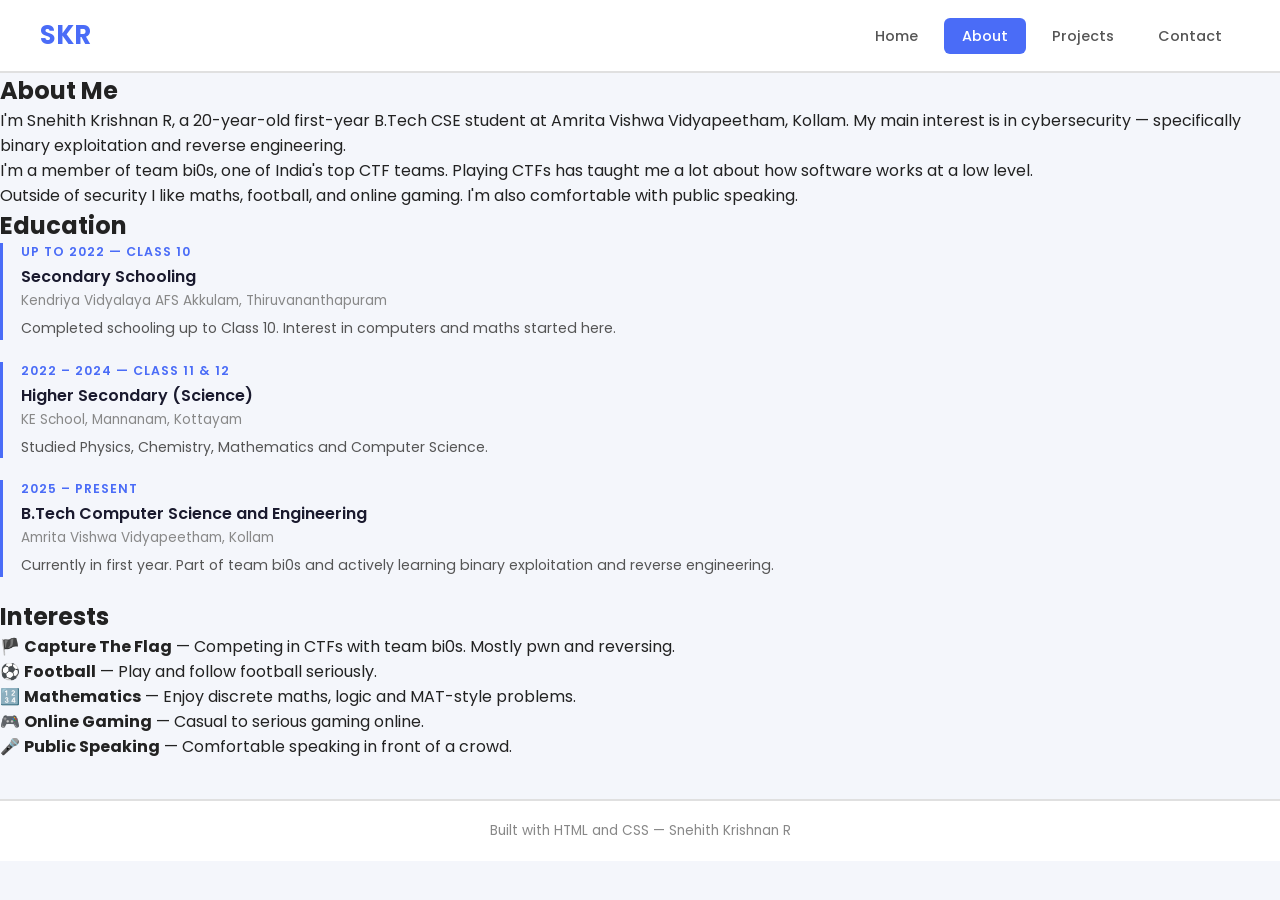
==== commit bcaf7531: "Refactor about section layout and content Updated the about section with new layout and content." ====
--- a/about.html
+++ b/about.html
@@ -19,11 +19,11 @@
     </ul>
   </nav>
 
-  <div class="about-container">
+  <div class="container">
 
-    <div class="section-card">
+    <div class="card">
       <h2>About Me</h2>
-      <div class="underline"></div>
+      <div class="blue-line"></div>
       <p>
         I'm Snehith Krishnan R, a 20-year-old first-year B.Tech CSE student
         at Amrita Vishwa Vidyapeetham, Kollam. My main interest is in
@@ -31,8 +31,7 @@
       </p>
       <p>
         I'm a member of team bi0s, one of India's top CTF teams. Playing CTFs
-        has taught me a lot about how software works at a low level. I'm still
-        early in my journey but I learn fast and enjoy the grind.
+        has taught me a lot about how software works at a low level.
       </p>
       <p>
         Outside of security I like maths, football, and online gaming. I'm also
@@ -40,9 +39,9 @@
       </p>
     </div>
 
-    <div class="section-card">
+    <div class="card">
       <h2>Education</h2>
-      <div class="underline"></div>
+      <div class="blue-line"></div>
 
       <div class="edu-item">
         <div class="year">Up to 2022 — Class 10</div>
@@ -67,36 +66,14 @@
 
     </div>
 
-    <div class="section-card">
+    <div class="card">
       <h2>Interests</h2>
-      <div class="underline"></div>
-      <div class="interests-grid">
-
-        <div class="interest-box">
-          <div class="icon">🏴</div>
-          <div class="title">Capture The Flag</div>
-          <div class="desc">Competing in CTFs with team bi0s. Mostly pwn and reversing.</div>
-        </div>
-
-        <div class="interest-box">
-          <div class="icon">⚽</div>
-          <div class="title">Football</div>
-          <div class="desc">Play and follow football seriously.</div>
-        </div>
-
-        <div class="interest-box">
-          <div class="icon">🔢</div>
-          <div class="title">Mathematics</div>
-          <div class="desc">Enjoy discrete maths, logic and MAT-style problems.</div>
-        </div>
-
-        <div class="interest-box">
-          <div class="icon">🎮</div>
-          <div class="title">Online Gaming</div>
-          <div class="desc">Casual to serious gaming online.</div>
-        </div>
-
-      </div>
+      <div class="blue-line"></div>
+      <p>🏴 <strong>Capture The Flag</strong> — Competing in CTFs with team bi0s. Mostly pwn and reversing.</p>
+      <p>⚽ <strong>Football</strong> — Play and follow football seriously.</p>
+      <p>🔢 <strong>Mathematics</strong> — Enjoy discrete maths, logic and MAT-style problems.</p>
+      <p>🎮 <strong>Online Gaming</strong> — Casual to serious gaming online.</p>
+      <p>🎤 <strong>Public Speaking</strong> — Comfortable speaking in front of a crowd.</p>
     </div>
 
   </div>
--- a/style.css
+++ b/style.css
@@ -1,1162 +1,529 @@
-@import url('https://fonts.googleapis.com/css2?family=Cormorant+Garamond:ital,wght@0,300;0,400;0,600;0,700;1,300;1,400&family=DM+Sans:ital,opsz,wght@0,9..40,300;0,9..40,400;0,9..40,500;0,9..40,700&display=swap');
-
-:root {
-  --bg-base:        #eef1f7;
-  --bg-card:        rgba(255, 255, 255, 0.72);
-  --border-light:   rgba(255, 255, 255, 0.85);
-  --border-subtle:  rgba(180, 190, 210, 0.45);
-  --glass-blur:     blur(18px);
-  --shadow-soft:    0 8px 32px rgba(100, 120, 180, 0.12);
-  --shadow-card:    0 12px 40px rgba(80, 110, 200, 0.10);
-  --accent-1:       #5a7ef5;
-  --accent-2:       #9b6bfa;
-  --accent-glow:    rgba(90, 126, 245, 0.18);
-  --text-primary:   #1a1d2e;
-  --text-secondary: #5a6282;
-  --text-muted:     #8a93b0;
-  --font-display:   'Cormorant Garamond', Georgia, serif;
-  --font-body:      'DM Sans', system-ui, sans-serif;
-  --radius-lg:      18px;
-  --radius-md:      12px;
-  --radius-sm:      8px;
-  --header-h:       72px;
-  --transition:     all 0.4s cubic-bezier(0.4, 0, 0.2, 1);
-}
-
-*, *::before, *::after {
-  box-sizing: border-box;
+@import url('https://fonts.googleapis.com/css2?family=Poppins:wght@300;400;500;600;700&display=swap');
+
+* {
   margin: 0;
   padding: 0;
-}
-
-html {
-  scroll-behavior: smooth;
+  box-sizing: border-box;
 }
 
 body {
-  font-family: var(--font-body);
-  background-color: var(--bg-base);
-  color: var(--text-primary);
-  min-height: 100vh;
-  line-height: 1.65;
-  overflow-x: hidden;
-}
-
-body::before {
-  content: '';
-  position: fixed;
-  inset: 0;
-  background:
-    radial-gradient(ellipse 80% 60% at 20% 10%, rgba(90, 126, 245, 0.10) 0%, transparent 60%),
-    radial-gradient(ellipse 60% 50% at 80% 80%, rgba(155, 107, 250, 0.09) 0%, transparent 55%);
-  pointer-events: none;
-  z-index: 0;
-}
-
-.site-header {
-  position: fixed;
-  top: 0;
-  left: 0;
-  right: 0;
-  height: var(--header-h);
-  z-index: 1000;
-  background: rgba(238, 241, 247, 0.80);
-  backdrop-filter: var(--glass-blur);
-  -webkit-backdrop-filter: var(--glass-blur);
-  border-bottom: 1px solid var(--border-subtle);
-  display: flex;
+  font-family: 'Poppins', sans-serif;
+  background-color: #f4f6fb;
+  color: #222222;
+}
+
+a {
+  text-decoration: none;
+  color: inherit;
+}
+
+ul {
+  list-style: none;
+}
+
+
+/* ── NAVIGATION ── */
+
+nav {
+  background-color: #ffffff;
+  border-bottom: 2px solid #e0e0e0;
+  padding: 16px 40px;
+  display: flex;
+  justify-content: space-between;
   align-items: center;
-  justify-content: space-between;
-  padding: 0 48px;
-  box-shadow: 0 1px 24px rgba(80, 110, 200, 0.07);
 }
 
 .logo {
-  font-family: var(--font-display);
+  font-size: 1.6rem;
+  font-weight: 700;
+  color: #4a6cf7;
+}
+
+.nav-links {
+  display: flex;
+  gap: 8px;
+}
+
+.nav-links a {
+  padding: 8px 18px;
+  border-radius: 6px;
+  font-size: 0.9rem;
+  font-weight: 500;
+  color: #555555;
+}
+
+.nav-links a:hover {
+  background-color: #eef0ff;
+  color: #4a6cf7;
+}
+
+.nav-links a.active {
+  background-color: #4a6cf7;
+  color: #ffffff;
+}
+
+
+/* ── FOOTER ── */
+
+footer {
+  text-align: center;
+  padding: 20px;
+  background-color: #ffffff;
+  border-top: 2px solid #e0e0e0;
+  font-size: 0.85rem;
+  color: #888888;
+  margin-top: 40px;
+}
+
+
+/* ── BUTTONS ── */
+
+.btn {
+  display: inline-block;
+  padding: 12px 28px;
+  border-radius: 8px;
+  font-size: 0.9rem;
+  font-weight: 600;
+  cursor: pointer;
+  border: none;
+}
+
+.btn-blue {
+  background-color: #4a6cf7;
+  color: #ffffff;
+}
+
+.btn-blue:hover {
+  background-color: #3a5ce5;
+}
+
+.btn-outline {
+  background-color: #ffffff;
+  color: #4a6cf7;
+  border: 2px solid #4a6cf7;
+}
+
+.btn-outline:hover {
+  background-color: #eef0ff;
+}
+
+
+/* ── HOME PAGE ── */
+
+.home-container {
+  max-width: 900px;
+  margin: 60px auto;
+  padding: 0 24px;
+}
+
+.hero-section {
+  background-color: #ffffff;
+  border: 1px solid #e0e0e0;
+  border-radius: 12px;
+  padding: 48px 40px;
+  margin-bottom: 28px;
+  text-align: center;
+}
+
+.hero-section h1 {
+  font-size: 2.2rem;
+  font-weight: 700;
+  color: #1a1a2e;
+  margin-bottom: 12px;
+}
+
+.hero-section h1 span {
+  color: #4a6cf7;
+}
+
+.hero-section p {
+  font-size: 1rem;
+  color: #555555;
+  line-height: 1.8;
+  max-width: 640px;
+  margin: 0 auto 28px;
+}
+
+.btn-row {
+  display: flex;
+  gap: 14px;
+  justify-content: center;
+  flex-wrap: wrap;
+}
+
+.skills-section {
+  background-color: #ffffff;
+  border: 1px solid #e0e0e0;
+  border-radius: 12px;
+  padding: 36px 40px;
+  margin-bottom: 28px;
+}
+
+.skills-section h2 {
+  font-size: 1.3rem;
+  font-weight: 600;
+  color: #1a1a2e;
+  margin-bottom: 20px;
+}
+
+.skill-tags {
+  display: flex;
+  flex-wrap: wrap;
+  gap: 10px;
+}
+
+.skill-tag {
+  padding: 7px 18px;
+  background-color: #eef0ff;
+  color: #4a6cf7;
+  border-radius: 20px;
+  font-size: 0.85rem;
+  font-weight: 500;
+  border: 1px solid #c5cefb;
+}
+
+.info-section {
+  background-color: #ffffff;
+  border: 1px solid #e0e0e0;
+  border-radius: 12px;
+  padding: 36px 40px;
+}
+
+.info-section h2 {
+  font-size: 1.3rem;
+  font-weight: 600;
+  color: #1a1a2e;
+  margin-bottom: 20px;
+}
+
+.info-grid {
+  display: flex;
+  flex-wrap: wrap;
+  gap: 14px;
+}
+
+.info-box {
+  flex: 1;
+  min-width: 150px;
+  background-color: #f4f6fb;
+  border: 1px solid #e0e0e0;
+  border-radius: 8px;
+  padding: 20px;
+  text-align: center;
+}
+
+.info-box .value {
+  font-size: 1.3rem;
+  font-weight: 700;
+  color: #4a6cf7;
+}
+
+.info-box .label {
+  font-size: 0.78rem;
+  color: #888888;
+  margin-top: 4px;
+  text-transform: uppercase;
+  letter-spacing: 0.08em;
+}
+
+
+/* ── ABOUT PAGE ── */
+
+.about-container {
+  max-width: 820px;
+  margin: 60px auto;
+  padding: 0 24px;
+}
+
+.section-card {
+  background-color: #ffffff;
+  border: 1px solid #e0e0e0;
+  border-radius: 12px;
+  padding: 36px 40px;
+  margin-bottom: 24px;
+}
+
+.section-card h2 {
+  font-size: 1.3rem;
+  font-weight: 600;
+  color: #1a1a2e;
+  margin-bottom: 6px;
+}
+
+.section-card .underline {
+  width: 40px;
+  height: 3px;
+  background-color: #4a6cf7;
+  border-radius: 2px;
+  margin-bottom: 20px;
+}
+
+.section-card p {
+  font-size: 0.95rem;
+  color: #555555;
+  line-height: 1.8;
+  margin-bottom: 12px;
+}
+
+.edu-item {
+  border-left: 3px solid #4a6cf7;
+  padding-left: 18px;
+  margin-bottom: 22px;
+}
+
+.edu-item .year {
+  font-size: 0.78rem;
+  font-weight: 600;
+  color: #4a6cf7;
+  text-transform: uppercase;
+  letter-spacing: 0.08em;
+  margin-bottom: 3px;
+}
+
+.edu-item .degree {
+  font-size: 1rem;
+  font-weight: 600;
+  color: #1a1a2e;
+  margin-bottom: 2px;
+}
+
+.edu-item .school {
+  font-size: 0.85rem;
+  color: #888888;
+  margin-bottom: 6px;
+}
+
+.edu-item .desc {
+  font-size: 0.88rem;
+  color: #555555;
+  line-height: 1.6;
+}
+
+.interests-grid {
+  display: flex;
+  flex-wrap: wrap;
+  gap: 14px;
+}
+
+.interest-box {
+  flex: 1;
+  min-width: 160px;
+  background-color: #f4f6fb;
+  border: 1px solid #e0e0e0;
+  border-radius: 8px;
+  padding: 18px;
+}
+
+.interest-box .icon {
+  font-size: 1.5rem;
+  margin-bottom: 8px;
+}
+
+.interest-box .title {
+  font-size: 0.9rem;
+  font-weight: 600;
+  color: #1a1a2e;
+  margin-bottom: 4px;
+}
+
+.interest-box .desc {
+  font-size: 0.8rem;
+  color: #888888;
+  line-height: 1.5;
+}
+
+
+/* ── PROJECTS PAGE ── */
+
+.projects-container {
+  max-width: 820px;
+  margin: 60px auto;
+  padding: 0 24px;
+}
+
+.page-title {
   font-size: 1.8rem;
   font-weight: 700;
-  letter-spacing: 0.06em;
-  text-decoration: none;
-  background: linear-gradient(135deg, var(--accent-1), var(--accent-2));
-  -webkit-background-clip: text;
-  -webkit-text-fill-color: transparent;
-  background-clip: text;
-}
-
-.nav-links {
-  display: flex;
-  align-items: center;
-  gap: 6px;
-  list-style: none;
-}
-
-.nav-links a {
-  font-size: 0.875rem;
-  font-weight: 500;
-  color: var(--text-secondary);
-  text-decoration: none;
-  padding: 7px 16px;
-  border-radius: var(--radius-sm);
-  border: 1px solid transparent;
-  transition: var(--transition);
-}
-
-.nav-links a:hover,
-.nav-links a.active {
-  color: var(--accent-1);
-  background: var(--accent-glow);
-  border-color: rgba(90, 126, 245, 0.25);
-}
-
-.site-footer {
-  position: relative;
-  z-index: 1;
-  text-align: center;
-  padding: 28px 24px;
-  font-size: 0.8rem;
-  font-weight: 300;
-  color: var(--text-muted);
-  letter-spacing: 0.05em;
-  border-top: 1px solid var(--border-subtle);
-  background: rgba(238, 241, 247, 0.6);
-  backdrop-filter: blur(10px);
-}
-
-.site-footer em {
-  font-style: italic;
-  color: var(--accent-1);
-}
-
-.glass {
-  background: var(--bg-card);
-  backdrop-filter: var(--glass-blur);
-  -webkit-backdrop-filter: var(--glass-blur);
-  border: 1px solid var(--border-light);
-  border-radius: var(--radius-lg);
-  box-shadow: var(--shadow-card);
-}
-
-.page-wrapper {
-  position: relative;
-  z-index: 1;
-  padding-top: var(--header-h);
-  min-height: 100vh;
-  display: flex;
-  flex-direction: column;
-}
-
-::-webkit-scrollbar { width: 6px; }
-::-webkit-scrollbar-track { background: transparent; }
-::-webkit-scrollbar-thumb { background: rgba(90, 126, 245, 0.3); border-radius: 99px; }
-::-webkit-scrollbar-thumb:hover { background: rgba(90, 126, 245, 0.5); }
-
-.btn-primary {
-  display: inline-flex;
-  align-items: center;
+  color: #1a1a2e;
+  margin-bottom: 6px;
+}
+
+.page-subtitle {
+  font-size: 0.95rem;
+  color: #888888;
+  margin-bottom: 36px;
+}
+
+.project-card {
+  background-color: #ffffff;
+  border: 1px solid #e0e0e0;
+  border-radius: 12px;
+  padding: 32px 36px;
+  margin-bottom: 24px;
+}
+
+.project-card .tag {
+  font-size: 0.75rem;
+  font-weight: 600;
+  color: #4a6cf7;
+  text-transform: uppercase;
+  letter-spacing: 0.1em;
+  margin-bottom: 8px;
+}
+
+.project-card h2 {
+  font-size: 1.3rem;
+  font-weight: 700;
+  color: #1a1a2e;
+  margin-bottom: 12px;
+}
+
+.project-card p {
+  font-size: 0.93rem;
+  color: #555555;
+  line-height: 1.75;
+  margin-bottom: 20px;
+}
+
+.tech-pills {
+  display: flex;
+  flex-wrap: wrap;
   gap: 8px;
-  padding: 13px 28px;
-  border-radius: var(--radius-md);
-  font-family: var(--font-body);
-  font-size: 0.9rem;
-  font-weight: 500;
-  text-decoration: none;
-  background: linear-gradient(135deg, var(--accent-1), var(--accent-2));
-  color: #fff;
-  box-shadow: 0 4px 20px rgba(90, 126, 245, 0.35);
-  transition: var(--transition);
-  border: none;
-  cursor: pointer;
-}
-
-.btn-primary:hover {
-  transform: translateY(-2px);
-  box-shadow: 0 8px 32px rgba(90, 126, 245, 0.45);
-}
-
-.btn-secondary {
-  display: inline-flex;
-  align-items: center;
-  gap: 8px;
-  padding: 13px 28px;
-  border-radius: var(--radius-md);
-  font-family: var(--font-body);
-  font-size: 0.9rem;
-  font-weight: 500;
-  text-decoration: none;
-  background: var(--bg-card);
-  color: var(--accent-1);
-  border: 1px solid rgba(90, 126, 245, 0.3);
-  transition: var(--transition);
-  cursor: pointer;
-}
-
-.btn-secondary:hover {
-  transform: translateY(-2px);
-  background: var(--accent-glow);
-  border-color: rgba(90, 126, 245, 0.55);
-}
-
-.eyebrow {
+  margin-bottom: 22px;
+}
+
+.tech-pill {
+  padding: 5px 14px;
+  background-color: #eef0ff;
+  color: #4a6cf7;
+  border: 1px solid #c5cefb;
+  border-radius: 20px;
   font-size: 0.78rem;
   font-weight: 500;
-  letter-spacing: 0.2em;
-  text-transform: uppercase;
-  color: var(--accent-1);
-  margin-bottom: 12px;
-}
-
-.section-title {
-  font-family: var(--font-display);
-  font-size: clamp(1.8rem, 3vw, 2.4rem);
-  font-weight: 700;
-  color: var(--text-primary);
+}
+
+.project-links {
+  display: flex;
+  gap: 12px;
+  flex-wrap: wrap;
+}
+
+.project-links a {
+  padding: 9px 20px;
+  border-radius: 6px;
+  font-size: 0.83rem;
+  font-weight: 500;
+  background-color: #f4f6fb;
+  color: #4a6cf7;
+  border: 1px solid #c5cefb;
+}
+
+.project-links a:hover {
+  background-color: #eef0ff;
+}
+
+
+/* ── CONTACT PAGE ── */
+
+.contact-container {
+  max-width: 820px;
+  margin: 60px auto;
+  padding: 0 24px;
+}
+
+.contact-card {
+  background-color: #ffffff;
+  border: 1px solid #e0e0e0;
+  border-radius: 12px;
+  padding: 36px 40px;
   margin-bottom: 24px;
 }
 
-.section-title span {
-  font-style: italic;
-  background: linear-gradient(135deg, var(--accent-1), var(--accent-2));
-  -webkit-background-clip: text;
-  -webkit-text-fill-color: transparent;
-  background-clip: text;
-}
-
-.skill-tag {
-  padding: 6px 16px;
-  border-radius: 99px;
-  font-size: 0.8rem;
-  font-weight: 500;
-  border: 1px solid var(--border-subtle);
-  background: var(--bg-card);
-  color: var(--text-secondary);
-  transition: var(--transition);
-}
-
-.skill-tag:hover {
-  border-color: rgba(90, 126, 245, 0.45);
-  color: var(--accent-1);
-  background: var(--accent-glow);
-}
-
-.skill-tags {
-  display: flex;
-  flex-wrap: wrap;
-  gap: 10px;
-  margin-bottom: 36px;
-}
-
-.cta-row {
-  display: flex;
-  gap: 14px;
-  flex-wrap: wrap;
-}
-
-
-/* ─── HOME PAGE ─────────────────────────────────────────── */
-
-.home-layout {
-  display: grid;
-  grid-template-columns: 1fr 1fr;
-  gap: 28px;
-  flex: 1;
-  padding: 40px 48px;
-  max-width: 1300px;
-  margin: 0 auto;
-  width: 100%;
-  align-items: start;
-}
-
-.home-left {
-  padding: 44px 48px;
-}
-
-.home-left .hero-eyebrow {
-  font-size: 0.78rem;
-  font-weight: 500;
-  letter-spacing: 0.2em;
-  text-transform: uppercase;
-  color: var(--accent-1);
-  margin-bottom: 16px;
-}
-
-.home-left h1 {
-  font-family: var(--font-display);
-  font-size: clamp(2.6rem, 4.5vw, 4.8rem);
-  font-weight: 700;
-  line-height: 1.1;
-  color: var(--text-primary);
-  margin-bottom: 24px;
-}
-
-.home-left h1 .accent {
-  font-style: italic;
-  background: linear-gradient(135deg, var(--accent-1), var(--accent-2));
-  -webkit-background-clip: text;
-  -webkit-text-fill-color: transparent;
-  background-clip: text;
-}
-
-.home-left .bio {
-  font-size: 1rem;
-  color: var(--text-secondary);
-  line-height: 1.8;
-  margin-bottom: 32px;
-  max-width: 560px;
-}
-
-.home-left .bio p {
-  margin-bottom: 14px;
-}
-
-.home-right {
-  position: sticky;
-  top: calc(var(--header-h) + 24px);
-  padding: 36px 32px;
-}
-
-.home-right h3 {
-  font-family: var(--font-display);
-  font-size: 1.4rem;
-  font-weight: 700;
-  color: var(--text-primary);
+.contact-card h2 {
+  font-size: 1.3rem;
+  font-weight: 600;
+  color: #1a1a2e;
   margin-bottom: 6px;
 }
 
-.home-right .subtitle {
-  font-size: 0.82rem;
-  color: var(--text-muted);
-  margin-bottom: 28px;
-  letter-spacing: 0.05em;
-}
-
-.stat-grid {
-  display: grid;
-  grid-template-columns: 1fr 1fr;
-  gap: 14px;
-  margin-bottom: 28px;
-}
-
-.stat-box {
-  padding: 16px;
-  border-radius: var(--radius-md);
-  background: var(--accent-glow);
-  border: 1px solid rgba(90, 126, 245, 0.2);
-  text-align: center;
-}
-
-.stat-box .num {
-  display: block;
-  font-family: var(--font-display);
-  font-size: 1.8rem;
-  font-weight: 700;
-  background: linear-gradient(135deg, var(--accent-1), var(--accent-2));
-  -webkit-background-clip: text;
-  -webkit-text-fill-color: transparent;
-  background-clip: text;
-}
-
-.stat-box .lbl {
-  font-size: 0.72rem;
-  color: var(--text-muted);
-  text-transform: uppercase;
-  letter-spacing: 0.1em;
-  font-weight: 500;
-}
-
-.quick-links {
-  display: flex;
-  flex-direction: column;
-  gap: 10px;
-}
-
-.quick-link-item {
-  display: flex;
-  align-items: center;
-  gap: 12px;
-  padding: 12px 14px;
-  border-radius: var(--radius-md);
-  border: 1px solid var(--border-light);
-  background: var(--bg-card);
-  text-decoration: none;
-  font-size: 0.85rem;
-  color: var(--text-secondary);
-  font-weight: 500;
-  transition: var(--transition);
-}
-
-.quick-link-item i {
-  color: var(--accent-1);
-  width: 16px;
-  text-align: center;
-}
-
-.quick-link-item:hover {
-  border-color: rgba(90, 126, 245, 0.35);
-  color: var(--accent-1);
-  transform: translateX(3px);
-}
-
-.divider {
-  width: 50px;
-  height: 3px;
-  background: linear-gradient(90deg, var(--accent-1), var(--accent-2));
-  border-radius: 2px;
-  margin: 48px 0 32px;
-}
-
-.home-left h2 {
-  font-family: var(--font-display);
-  font-size: clamp(1.6rem, 2.5vw, 2.2rem);
-  font-weight: 700;
-  color: var(--text-primary);
-  margin-bottom: 24px;
-}
-
-.skills-grid {
-  display: grid;
-  grid-template-columns: 1fr 1fr;
-  gap: 14px;
-}
-
-.skill-card {
-  padding: 20px;
-  border-radius: var(--radius-md);
-  border: 1px solid var(--border-light);
-  background: var(--bg-card);
-  box-shadow: var(--shadow-soft);
-}
-
-.skill-card-icon {
-  font-size: 1.4rem;
-  display: block;
-  margin-bottom: 10px;
-}
-
-.skill-card-name {
-  font-weight: 600;
-  font-size: 0.88rem;
-  color: var(--text-primary);
-  margin-bottom: 4px;
-}
-
-.skill-card-level {
-  font-size: 0.75rem;
-  color: var(--text-muted);
-  margin-bottom: 10px;
-}
-
-.skill-bar-outer {
-  height: 5px;
-  border-radius: 99px;
-  background: rgba(90, 126, 245, 0.12);
-  overflow: hidden;
-}
-
-.skill-bar-inner {
-  height: 100%;
-  border-radius: 99px;
-  background: linear-gradient(90deg, var(--accent-1), var(--accent-2));
-}
-
-
-/* ─── ABOUT PAGE ─────────────────────────────────────────── */
-
-.about-wrapper {
-  position: relative;
-  z-index: 1;
-  padding-top: var(--header-h);
-  min-height: 100vh;
-  display: flex;
-  flex-direction: column;
-}
-
-.about-layout {
-  display: grid;
-  grid-template-columns: 1fr 320px;
-  gap: 28px;
-  flex: 1;
-  padding: 40px 48px;
-  max-width: 1200px;
-  margin: 0 auto;
-  width: 100%;
-  align-items: start;
-}
-
-.about-main {
-  padding: 44px 48px;
-}
-
-.about-main h1 {
-  font-family: var(--font-display);
-  font-size: clamp(2.2rem, 3.5vw, 3.5rem);
-  font-weight: 700;
-  color: var(--text-primary);
-  margin-bottom: 20px;
-  line-height: 1.2;
-}
-
-.about-main h1 em {
-  font-style: italic;
-  background: linear-gradient(135deg, var(--accent-1), var(--accent-2));
-  -webkit-background-clip: text;
-  -webkit-text-fill-color: transparent;
-  background-clip: text;
-}
-
-.about-bio {
-  font-size: 1rem;
-  color: var(--text-secondary);
-  line-height: 1.8;
-  margin-bottom: 40px;
-}
-
-.about-bio p {
-  margin-bottom: 14px;
-}
-
-.section-sep {
+.contact-card .underline {
   width: 40px;
   height: 3px;
-  background: linear-gradient(90deg, var(--accent-1), var(--accent-2));
+  background-color: #4a6cf7;
   border-radius: 2px;
-  margin-bottom: 24px;
-}
-
-.section-eyebrow {
-  font-size: 0.75rem;
-  font-weight: 600;
-  letter-spacing: 0.18em;
-  text-transform: uppercase;
-  color: var(--accent-1);
-  margin-bottom: 10px;
-}
-
-.edu-timeline {
-  display: flex;
-  flex-direction: column;
-  gap: 16px;
-  margin-bottom: 40px;
-}
-
-.edu-item {
-  padding: 22px 26px;
-}
-
-.edu-year {
-  font-size: 0.75rem;
-  font-weight: 600;
-  letter-spacing: 0.1em;
-  text-transform: uppercase;
-  color: var(--accent-1);
-  margin-bottom: 4px;
-}
-
-.edu-degree {
-  font-family: var(--font-display);
-  font-size: 1.15rem;
-  font-weight: 600;
-  color: var(--text-primary);
-  margin-bottom: 2px;
-}
-
-.edu-school {
-  font-size: 0.85rem;
-  color: var(--text-muted);
-  margin-bottom: 8px;
-}
-
-.edu-desc {
-  font-size: 0.88rem;
-  color: var(--text-secondary);
-  line-height: 1.6;
-}
-
-.interests-grid {
-  display: grid;
-  grid-template-columns: 1fr 1fr;
-  gap: 12px;
-  margin-bottom: 16px;
-}
-
-.interest-card {
-  padding: 16px 18px;
-  border-radius: var(--radius-md);
-  border: 1px solid var(--border-light);
-  background: var(--bg-card);
-}
-
-.interest-card-icon {
-  font-size: 1.2rem;
-  margin-bottom: 6px;
-  display: block;
-}
-
-.interest-card-title {
-  font-size: 0.88rem;
-  font-weight: 600;
-  color: var(--text-primary);
-  margin-bottom: 3px;
-}
-
-.interest-card-desc {
-  font-size: 0.78rem;
-  color: var(--text-muted);
-  line-height: 1.5;
-}
-
-.about-sidebar {
-  position: sticky;
-  top: calc(var(--header-h) + 24px);
-  display: flex;
-  flex-direction: column;
-  gap: 16px;
-}
-
-.profile-card {
-  padding: 28px 24px;
-  text-align: center;
-}
-
-.profile-avatar {
-  width: 90px;
-  height: 90px;
-  border-radius: 50%;
-  background: linear-gradient(135deg, var(--accent-1), var(--accent-2));
-  display: flex;
-  align-items: center;
-  justify-content: center;
-  font-size: 2.2rem;
-  margin: 0 auto 16px;
-}
-
-.profile-name {
-  font-family: var(--font-display);
-  font-size: 1.3rem;
-  font-weight: 700;
-  color: var(--text-primary);
-  margin-bottom: 4px;
-}
-
-.profile-role {
-  font-size: 0.82rem;
-  color: var(--text-muted);
   margin-bottom: 20px;
 }
 
-.profile-detail-list {
-  list-style: none;
-  text-align: left;
-  display: flex;
-  flex-direction: column;
-  gap: 10px;
-}
-
-.profile-detail-list li {
-  display: flex;
-  align-items: center;
-  gap: 10px;
-  font-size: 0.83rem;
-  color: var(--text-secondary);
-}
-
-.profile-detail-list li i {
-  color: var(--accent-1);
-  width: 14px;
-  text-align: center;
-  flex-shrink: 0;
-}
-
-.team-badge {
-  padding: 20px 22px;
+.contact-item {
   display: flex;
   align-items: center;
   gap: 14px;
-}
-
-.team-badge-icon {
-  font-size: 1.6rem;
-  flex-shrink: 0;
-}
-
-.team-badge-name {
-  font-weight: 700;
+  padding: 14px 0;
+  border-bottom: 1px solid #f0f0f0;
   font-size: 0.9rem;
-  color: var(--text-primary);
-  margin-bottom: 2px;
-}
-
-.team-badge-desc {
-  font-size: 0.76rem;
-  color: var(--text-muted);
-  line-height: 1.4;
-}
-
-
-/* ─── PROJECTS PAGE ──────────────────────────────────────── */
-
-.projects-wrapper {
-  position: relative;
-  z-index: 1;
-  padding-top: var(--header-h);
-  min-height: 100vh;
-  display: flex;
-  flex-direction: column;
-}
-
-.projects-content {
-  flex: 1;
-  padding: 48px 48px 64px;
-  max-width: 1100px;
-  margin: 0 auto;
-  width: 100%;
-}
-
-.page-hero {
-  margin-bottom: 52px;
-}
-
-.page-hero h1 {
-  font-family: var(--font-display);
-  font-size: clamp(2.2rem, 4vw, 3.8rem);
-  font-weight: 700;
-  color: var(--text-primary);
-  margin-bottom: 14px;
-  line-height: 1.15;
-}
-
-.page-hero h1 span {
-  font-style: italic;
-  background: linear-gradient(135deg, var(--accent-1), var(--accent-2));
-  -webkit-background-clip: text;
-  -webkit-text-fill-color: transparent;
-  background-clip: text;
-}
-
-.page-hero p {
-  font-size: 1rem;
-  color: var(--text-secondary);
-  max-width: 580px;
-  line-height: 1.75;
-}
-
-.projects-list {
-  display: flex;
-  flex-direction: column;
-  gap: 36px;
-}
-
-.project-card {
-  display: grid;
-  grid-template-columns: 1fr 1.2fr;
-  border-radius: var(--radius-lg);
-  overflow: hidden;
-}
-
-.project-card.flip {
-  direction: rtl;
-}
-
-.project-card.flip > * {
-  direction: ltr;
-}
-
-.project-thumb {
-  min-height: 280px;
-  display: flex;
-  align-items: center;
-  justify-content: center;
-  flex-direction: column;
-  gap: 14px;
-}
-
-.project-thumb-emoji {
-  font-size: 3.5rem;
-  filter: drop-shadow(0 4px 14px rgba(90, 126, 245, 0.3));
-}
-
-.project-thumb-label {
-  font-family: var(--font-display);
-  font-size: 1rem;
-  font-style: italic;
-  color: rgba(90, 126, 245, 0.6);
-  letter-spacing: 0.03em;
-}
-
-.project-info {
-  padding: 40px 44px;
-}
-
-.project-num {
-  font-size: 0.72rem;
-  font-weight: 600;
-  letter-spacing: 0.14em;
-  text-transform: uppercase;
-  color: var(--text-muted);
-  margin-bottom: 10px;
-}
-
-.project-title {
-  font-family: var(--font-display);
-  font-size: clamp(1.5rem, 2.5vw, 2rem);
-  font-weight: 700;
-  color: var(--text-primary);
-  margin-bottom: 14px;
-  line-height: 1.2;
-}
-
-.project-desc {
-  font-size: 0.92rem;
-  color: var(--text-secondary);
-  line-height: 1.75;
-  margin-bottom: 22px;
-}
-
-.project-tech {
-  display: flex;
-  flex-wrap: wrap;
-  gap: 8px;
-  margin-bottom: 24px;
-}
-
-.tech-pill {
-  padding: 5px 14px;
-  border-radius: 99px;
-  font-size: 0.78rem;
-  font-weight: 500;
-  background: var(--accent-glow);
-  border: 1px solid rgba(90, 126, 245, 0.25);
-  color: var(--accent-1);
-}
-
-.project-links {
-  display: flex;
-  gap: 12px;
-  flex-wrap: wrap;
-}
-
-.project-links a {
-  display: inline-flex;
-  align-items: center;
-  gap: 7px;
-  padding: 9px 18px;
-  border-radius: var(--radius-sm);
-  font-size: 0.82rem;
-  font-weight: 500;
-  text-decoration: none;
-  color: var(--accent-1);
-  border: 1px solid rgba(90, 126, 245, 0.25);
-  background: var(--accent-glow);
-  transition: var(--transition);
-}
-
-.project-links a:hover {
-  background: rgba(90, 126, 245, 0.2);
-  border-color: rgba(90, 126, 245, 0.5);
-  transform: translateY(-1px);
-}
-
-.ctf-section {
-  margin-top: 52px;
-  padding: 36px 40px;
-}
-
-.ctf-section h2 {
-  font-family: var(--font-display);
-  font-size: 1.6rem;
-  font-weight: 700;
-  color: var(--text-primary);
-  margin-bottom: 10px;
-}
-
-.ctf-section p {
-  font-size: 0.92rem;
-  color: var(--text-secondary);
-  line-height: 1.7;
-  margin-bottom: 20px;
-}
-
-.ctf-tag-row {
-  display: flex;
-  flex-wrap: wrap;
-  gap: 8px;
-}
-
-
-/* ─── CONTACT PAGE ───────────────────────────────────────── */
-
-.contact-wrapper {
-  position: relative;
-  z-index: 1;
-  padding-top: var(--header-h);
-  min-height: 100vh;
-  display: flex;
-  flex-direction: column;
-}
-
-.contact-content {
-  flex: 1;
-  padding: 48px 48px 64px;
-  max-width: 1050px;
-  margin: 0 auto;
-  width: 100%;
-}
-
-.contact-layout {
-  display: grid;
-  grid-template-columns: 1fr 1.2fr;
-  gap: 32px;
-  align-items: start;
-}
-
-.contact-info {
-  padding: 40px 40px;
-}
-
-.contact-info h2 {
-  font-family: var(--font-display);
-  font-size: clamp(2rem, 3vw, 2.8rem);
-  font-weight: 700;
-  color: var(--text-primary);
-  margin-bottom: 14px;
-  line-height: 1.1;
-}
-
-.contact-info h2 span {
-  font-style: italic;
-  background: linear-gradient(135deg, var(--accent-1), var(--accent-2));
-  -webkit-background-clip: text;
-  -webkit-text-fill-color: transparent;
-  background-clip: text;
-}
-
-.contact-info > p {
-  font-size: 0.92rem;
-  color: var(--text-secondary);
-  line-height: 1.75;
-  margin-bottom: 32px;
-}
-
-.contact-method-list {
-  list-style: none;
-  display: flex;
-  flex-direction: column;
-  gap: 14px;
-}
-
-.contact-method-item {
-  display: flex;
-  align-items: center;
-  gap: 14px;
-  padding: 14px 18px;
-  border-radius: var(--radius-md);
-  background: var(--bg-card);
-  border: 1px solid var(--border-light);
-  box-shadow: var(--shadow-soft);
-  transition: var(--transition);
-  text-decoration: none;
-}
-
-.contact-method-item:hover {
-  transform: translateX(4px);
-  border-color: rgba(90, 126, 245, 0.3);
-}
-
-.contact-method-icon {
-  width: 36px;
-  height: 36px;
-  border-radius: var(--radius-sm);
-  display: flex;
-  align-items: center;
-  justify-content: center;
-  font-size: 0.95rem;
-  background: var(--accent-glow);
-  color: var(--accent-1);
-  border: 1px solid rgba(90, 126, 245, 0.2);
-  flex-shrink: 0;
-}
-
-.contact-method-label {
-  font-size: 0.72rem;
-  font-weight: 700;
-  letter-spacing: 0.1em;
-  text-transform: uppercase;
-  color: var(--text-muted);
-  display: block;
-  margin-bottom: 2px;
-}
-
-.contact-method-value {
-  font-size: 0.86rem;
-  color: var(--text-secondary);
-}
-
-.contact-form-card {
-  padding: 40px 40px;
-}
-
-.contact-form-card h3 {
-  font-family: var(--font-display);
-  font-size: 1.5rem;
-  font-weight: 600;
-  color: var(--text-primary);
-  margin-bottom: 26px;
+  color: #555555;
+}
+
+.contact-item:last-child {
+  border-bottom: none;
+}
+
+.contact-item i {
+  color: #4a6cf7;
+  width: 18px;
+  text-align: center;
 }
 
 .form-group {
-  margin-bottom: 20px;
+  margin-bottom: 18px;
 }
 
 .form-label {
   display: block;
-  font-size: 0.76rem;
-  font-weight: 600;
-  letter-spacing: 0.1em;
-  text-transform: uppercase;
-  color: var(--text-muted);
+  font-size: 0.82rem;
+  font-weight: 600;
+  color: #444444;
   margin-bottom: 7px;
 }
 
 .form-input,
 .form-textarea {
   width: 100%;
-  padding: 12px 16px;
-  border-radius: var(--radius-md);
-  border: 1.5px solid var(--border-subtle);
-  background: rgba(255, 255, 255, 0.65);
-  font-family: var(--font-body);
+  padding: 11px 14px;
+  border: 1.5px solid #d0d0d0;
+  border-radius: 8px;
+  font-family: 'Poppins', sans-serif;
   font-size: 0.9rem;
-  color: var(--text-primary);
-  transition: var(--transition);
+  color: #222222;
+  background-color: #f9f9f9;
   outline: none;
-  resize: vertical;
-}
-
-.form-input::placeholder,
-.form-textarea::placeholder {
-  color: var(--text-muted);
-  font-weight: 300;
 }
 
 .form-input:focus,
 .form-textarea:focus {
-  border-color: var(--accent-1);
-  background: rgba(255, 255, 255, 0.85);
-  box-shadow: 0 0 0 4px rgba(90, 126, 245, 0.10);
+  border-color: #4a6cf7;
+  background-color: #ffffff;
 }
 
 .form-textarea {
-  min-height: 130px;
+  resize: vertical;
+  min-height: 120px;
 }
 
 .form-submit {
   width: 100%;
-  margin-top: 4px;
-  padding: 14px 24px;
+  padding: 13px;
+  background-color: #4a6cf7;
+  color: #ffffff;
   border: none;
-  border-radius: var(--radius-md);
-  font-family: var(--font-body);
+  border-radius: 8px;
+  font-family: 'Poppins', sans-serif;
   font-size: 0.9rem;
   font-weight: 600;
-  letter-spacing: 0.06em;
-  text-transform: uppercase;
-  color: #fff;
-  background: linear-gradient(135deg, var(--accent-1), var(--accent-2));
-  box-shadow: 0 4px 24px rgba(90, 126, 245, 0.35);
   cursor: pointer;
-  transition: var(--transition);
-  display: flex;
-  align-items: center;
-  justify-content: center;
-  gap: 10px;
+  margin-top: 6px;
 }
 
 .form-submit:hover {
-  transform: translateY(-2px);
-  box-shadow: 0 8px 32px rgba(90, 126, 245, 0.45);
-}
-
-
-/* ─── RESPONSIVE ─────────────────────────────────────────── */
-
-@media (max-width: 1024px) {
-  .home-layout,
-  .about-layout {
-    grid-template-columns: 1fr;
-    padding: 28px 28px;
-  }
-
-  .home-right,
-  .about-sidebar {
-    position: static;
-  }
-
-  .project-card {
-    grid-template-columns: 1fr;
-  }
-
-  .project-card.flip {
-    direction: ltr;
-  }
-
-  .project-thumb {
-    min-height: 200px;
-  }
-
-  .contact-layout {
-    grid-template-columns: 1fr;
-  }
-}
-
-@media (max-width: 768px) {
-  .site-header {
-    padding: 0 20px;
-  }
-
-  .nav-links a {
-    padding: 6px 10px;
-    font-size: 0.8rem;
-  }
-
-  .home-left {
-    padding: 28px 24px;
-  }
-
-  .about-main {
-    padding: 28px 24px;
-  }
-
-  .projects-content,
-  .contact-content {
-    padding: 28px 20px 48px;
-  }
-
-  .project-info {
-    padding: 28px 24px;
-  }
-
-  .contact-info,
-  .contact-form-card {
-    padding: 28px 24px;
-  }
-
-  .interests-grid,
-  .skills-grid {
-    grid-template-columns: 1fr;
-  }
-}
-
-@media (max-width: 480px) {
-  .cta-row {
-    flex-direction: column;
-  }
-
-  .btn-primary,
-  .btn-secondary {
-    width: 100%;
-    justify-content: center;
-  }
-
-  .project-links {
-    flex-direction: column;
-  }
-}
+  background-color: #3a5ce5;
+}
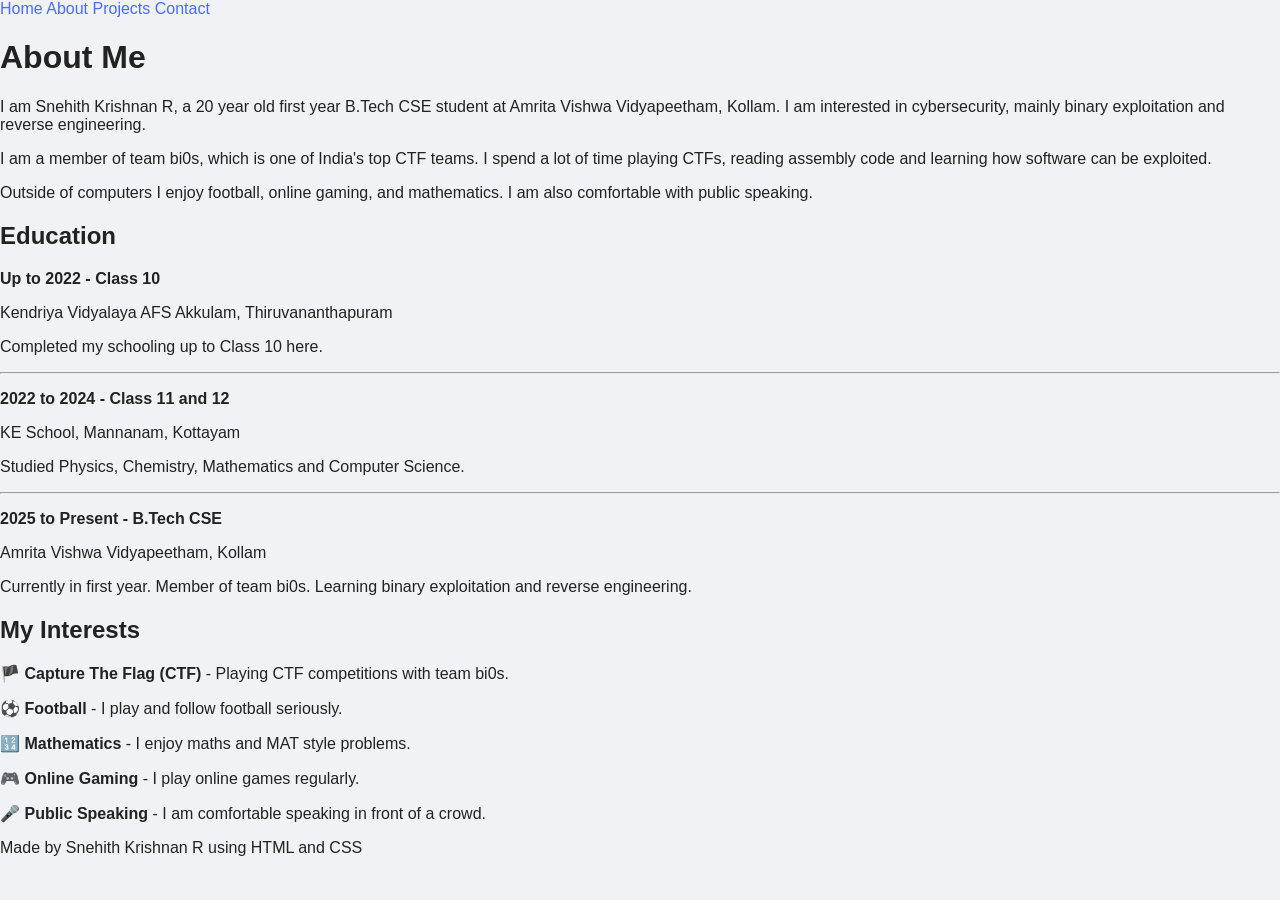
==== commit 9600a447: "Refactor About page layout and content Updated the structure and content of the About page, includin" ====
--- a/about.html
+++ b/about.html
@@ -1,86 +1,68 @@
 <!DOCTYPE html>
-<html lang="en">
+<html>
 <head>
-  <meta charset="UTF-8" />
-  <meta name="viewport" content="width=device-width, initial-scale=1.0" />
-  <title>About — Snehith Krishnan R</title>
-  <link rel="stylesheet" href="style.css" />
-  <link rel="stylesheet" href="https://cdnjs.cloudflare.com/ajax/libs/font-awesome/6.5.0/css/all.min.css" />
+    <title>Snehith Krishnan R - About</title>
+    <link rel="stylesheet" href="style.css">
 </head>
 <body>
 
-  <nav>
-    <a href="index.html" class="logo">SKR</a>
-    <ul class="nav-links">
-      <li><a href="index.html">Home</a></li>
-      <li><a href="about.html" class="active">About</a></li>
-      <li><a href="projects.html">Projects</a></li>
-      <li><a href="contact.html">Contact</a></li>
-    </ul>
-  </nav>
-
-  <div class="container">
-
-    <div class="card">
-      <h2>About Me</h2>
-      <div class="blue-line"></div>
-      <p>
-        I'm Snehith Krishnan R, a 20-year-old first-year B.Tech CSE student
-        at Amrita Vishwa Vidyapeetham, Kollam. My main interest is in
-        cybersecurity — specifically binary exploitation and reverse engineering.
-      </p>
-      <p>
-        I'm a member of team bi0s, one of India's top CTF teams. Playing CTFs
-        has taught me a lot about how software works at a low level.
-      </p>
-      <p>
-        Outside of security I like maths, football, and online gaming. I'm also
-        comfortable with public speaking.
-      </p>
+    <div class="navbar">
+        <a href="index.html">Home</a>
+        <a href="about.html" class="active">About</a>
+        <a href="projects.html">Projects</a>
+        <a href="contact.html">Contact</a>
     </div>
 
-    <div class="card">
-      <h2>Education</h2>
-      <div class="blue-line"></div>
-
-      <div class="edu-item">
-        <div class="year">Up to 2022 — Class 10</div>
-        <div class="degree">Secondary Schooling</div>
-        <div class="school">Kendriya Vidyalaya AFS Akkulam, Thiruvananthapuram</div>
-        <div class="desc">Completed schooling up to Class 10. Interest in computers and maths started here.</div>
-      </div>
-
-      <div class="edu-item">
-        <div class="year">2022 – 2024 — Class 11 & 12</div>
-        <div class="degree">Higher Secondary (Science)</div>
-        <div class="school">KE School, Mannanam, Kottayam</div>
-        <div class="desc">Studied Physics, Chemistry, Mathematics and Computer Science.</div>
-      </div>
-
-      <div class="edu-item">
-        <div class="year">2025 – Present</div>
-        <div class="degree">B.Tech Computer Science and Engineering</div>
-        <div class="school">Amrita Vishwa Vidyapeetham, Kollam</div>
-        <div class="desc">Currently in first year. Part of team bi0s and actively learning binary exploitation and reverse engineering.</div>
-      </div>
-
+    <div class="box">
+        <h1>About Me</h1>
+        <p>
+            I am Snehith Krishnan R, a 20 year old first year B.Tech CSE student
+            at Amrita Vishwa Vidyapeetham, Kollam. I am interested in cybersecurity,
+            mainly binary exploitation and reverse engineering.
+        </p>
+        <p>
+            I am a member of team bi0s, which is one of India's top CTF teams.
+            I spend a lot of time playing CTFs, reading assembly code and learning
+            how software can be exploited.
+        </p>
+        <p>
+            Outside of computers I enjoy football, online gaming, and mathematics.
+            I am also comfortable with public speaking.
+        </p>
     </div>
 
-    <div class="card">
-      <h2>Interests</h2>
-      <div class="blue-line"></div>
-      <p>🏴 <strong>Capture The Flag</strong> — Competing in CTFs with team bi0s. Mostly pwn and reversing.</p>
-      <p>⚽ <strong>Football</strong> — Play and follow football seriously.</p>
-      <p>🔢 <strong>Mathematics</strong> — Enjoy discrete maths, logic and MAT-style problems.</p>
-      <p>🎮 <strong>Online Gaming</strong> — Casual to serious gaming online.</p>
-      <p>🎤 <strong>Public Speaking</strong> — Comfortable speaking in front of a crowd.</p>
+    <div class="box">
+        <h2>Education</h2>
+
+        <p><b>Up to 2022 - Class 10</b></p>
+        <p>Kendriya Vidyalaya AFS Akkulam, Thiruvananthapuram</p>
+        <p>Completed my schooling up to Class 10 here.</p>
+
+        <hr>
+
+        <p><b>2022 to 2024 - Class 11 and 12</b></p>
+        <p>KE School, Mannanam, Kottayam</p>
+        <p>Studied Physics, Chemistry, Mathematics and Computer Science.</p>
+
+        <hr>
+
+        <p><b>2025 to Present - B.Tech CSE</b></p>
+        <p>Amrita Vishwa Vidyapeetham, Kollam</p>
+        <p>Currently in first year. Member of team bi0s. Learning binary exploitation and reverse engineering.</p>
     </div>
 
-  </div>
+    <div class="box">
+        <h2>My Interests</h2>
+        <p>🏴 <b>Capture The Flag (CTF)</b> - Playing CTF competitions with team bi0s.</p>
+        <p>⚽ <b>Football</b> - I play and follow football seriously.</p>
+        <p>🔢 <b>Mathematics</b> - I enjoy maths and MAT style problems.</p>
+        <p>🎮 <b>Online Gaming</b> - I play online games regularly.</p>
+        <p>🎤 <b>Public Speaking</b> - I am comfortable speaking in front of a crowd.</p>
+    </div>
 
-  <footer>
-    Built with HTML and CSS &mdash; Snehith Krishnan R
-  </footer>
+    <div class="footer">
+        Made by Snehith Krishnan R using HTML and CSS
+    </div>
 
 </body>
 </html>
--- a/style.css
+++ b/style.css
@@ -1,60 +1,62 @@
-@import url('https://fonts.googleapis.com/css2?family=Poppins:wght@300;400;500;600;700&display=swap');
-
-* {
+body {
+  font-family: Arial, sans-serif;
+  background-color: #f0f2f5;
+  color: #222222;
   margin: 0;
   padding: 0;
-  box-sizing: border-box;
-}
-
-body {
-  font-family: 'Poppins', sans-serif;
-  background-color: #f4f6fb;
-  color: #222222;
 }
 
 a {
   text-decoration: none;
-  color: inherit;
-}
-
-ul {
+  color: #4a6cf7;
+}
+
+a:hover {
+  text-decoration: underline;
+}
+
+
+/* navigation bar */
+
+nav {
+  background-color: #ffffff;
+  border-bottom: 2px solid #dddddd;
+  padding: 16px 32px;
+  overflow: hidden;
+}
+
+.logo {
+  font-size: 1.5rem;
+  font-weight: bold;
+  color: #4a6cf7;
+  float: left;
+  text-decoration: none;
+}
+
+.nav-links {
   list-style: none;
-}
-
-
-/* ── NAVIGATION ── */
-
-nav {
-  background-color: #ffffff;
-  border-bottom: 2px solid #e0e0e0;
-  padding: 16px 40px;
-  display: flex;
-  justify-content: space-between;
-  align-items: center;
-}
-
-.logo {
-  font-size: 1.6rem;
-  font-weight: 700;
-  color: #4a6cf7;
-}
-
-.nav-links {
-  display: flex;
-  gap: 8px;
+  float: right;
+  margin: 0;
+  padding: 0;
+}
+
+.nav-links li {
+  display: inline;
+  margin-left: 8px;
 }
 
 .nav-links a {
-  padding: 8px 18px;
-  border-radius: 6px;
-  font-size: 0.9rem;
-  font-weight: 500;
-  color: #555555;
+  padding: 8px 16px;
+  border-radius: 6px;
+  font-size: 0.9rem;
+  color: #555555;
+  text-decoration: none;
 }
 
 .nav-links a:hover {
   background-color: #eef0ff;
   color: #4a6cf7;
+  text-decoration: none;
 }
 
 .nav-links a.active {
@@ -63,38 +65,78 @@
 }
 
 
-/* ── FOOTER ── */
-
-footer {
-  text-align: center;
-  padding: 20px;
-  background-color: #ffffff;
-  border-top: 2px solid #e0e0e0;
-  font-size: 0.85rem;
-  color: #888888;
-  margin-top: 40px;
-}
-
-
-/* ── BUTTONS ── */
+/* page content wrapper */
+
+.container {
+  max-width: 820px;
+  margin: 40px auto;
+  padding: 0 24px;
+}
+
+
+/* card boxes */
+
+.card {
+  background-color: #ffffff;
+  border: 1px solid #dddddd;
+  border-radius: 10px;
+  padding: 32px;
+  margin-bottom: 24px;
+}
+
+.card h1 {
+  font-size: 1.8rem;
+  color: #1a1a2e;
+  margin-bottom: 12px;
+}
+
+.card h2 {
+  font-size: 1.2rem;
+  color: #1a1a2e;
+  margin-bottom: 16px;
+}
+
+.card p {
+  font-size: 0.95rem;
+  color: #555555;
+  line-height: 1.8;
+  margin-bottom: 12px;
+}
+
+.blue-line {
+  width: 40px;
+  height: 3px;
+  background-color: #4a6cf7;
+  margin-bottom: 20px;
+}
+
+.accent {
+  color: #4a6cf7;
+}
+
+
+/* buttons */
 
 .btn {
   display: inline-block;
-  padding: 12px 28px;
-  border-radius: 8px;
-  font-size: 0.9rem;
-  font-weight: 600;
-  cursor: pointer;
-  border: none;
+  padding: 10px 24px;
+  border-radius: 6px;
+  font-size: 0.9rem;
+  font-weight: bold;
+  text-decoration: none;
+  margin-right: 10px;
+  margin-top: 8px;
 }
 
 .btn-blue {
   background-color: #4a6cf7;
   color: #ffffff;
+  border: 2px solid #4a6cf7;
 }
 
 .btn-blue:hover {
   background-color: #3a5ce5;
+  text-decoration: none;
 }
 
 .btn-outline {
@@ -105,184 +147,43 @@
 
 .btn-outline:hover {
   background-color: #eef0ff;
-}
-
-
-/* ── HOME PAGE ── */
-
-.home-container {
-  max-width: 900px;
-  margin: 60px auto;
-  padding: 0 24px;
-}
-
-.hero-section {
-  background-color: #ffffff;
-  border: 1px solid #e0e0e0;
-  border-radius: 12px;
-  padding: 48px 40px;
-  margin-bottom: 28px;
-  text-align: center;
-}
-
-.hero-section h1 {
-  font-size: 2.2rem;
-  font-weight: 700;
-  color: #1a1a2e;
-  margin-bottom: 12px;
-}
-
-.hero-section h1 span {
-  color: #4a6cf7;
-}
-
-.hero-section p {
-  font-size: 1rem;
-  color: #555555;
-  line-height: 1.8;
-  max-width: 640px;
-  margin: 0 auto 28px;
-}
-
-.btn-row {
-  display: flex;
-  gap: 14px;
-  justify-content: center;
-  flex-wrap: wrap;
-}
-
-.skills-section {
-  background-color: #ffffff;
-  border: 1px solid #e0e0e0;
-  border-radius: 12px;
-  padding: 36px 40px;
-  margin-bottom: 28px;
-}
-
-.skills-section h2 {
-  font-size: 1.3rem;
-  font-weight: 600;
-  color: #1a1a2e;
-  margin-bottom: 20px;
-}
-
-.skill-tags {
-  display: flex;
-  flex-wrap: wrap;
-  gap: 10px;
-}
+  text-decoration: none;
+}
+
+
+/* skill tags */
 
 .skill-tag {
-  padding: 7px 18px;
+  display: inline-block;
+  padding: 6px 16px;
   background-color: #eef0ff;
   color: #4a6cf7;
+  border: 1px solid #c5cefb;
   border-radius: 20px;
-  font-size: 0.85rem;
-  font-weight: 500;
-  border: 1px solid #c5cefb;
-}
-
-.info-section {
-  background-color: #ffffff;
-  border: 1px solid #e0e0e0;
-  border-radius: 12px;
-  padding: 36px 40px;
-}
-
-.info-section h2 {
-  font-size: 1.3rem;
-  font-weight: 600;
-  color: #1a1a2e;
-  margin-bottom: 20px;
-}
-
-.info-grid {
-  display: flex;
-  flex-wrap: wrap;
-  gap: 14px;
-}
-
-.info-box {
-  flex: 1;
-  min-width: 150px;
-  background-color: #f4f6fb;
-  border: 1px solid #e0e0e0;
-  border-radius: 8px;
-  padding: 20px;
-  text-align: center;
-}
-
-.info-box .value {
-  font-size: 1.3rem;
-  font-weight: 700;
-  color: #4a6cf7;
-}
-
-.info-box .label {
-  font-size: 0.78rem;
-  color: #888888;
-  margin-top: 4px;
-  text-transform: uppercase;
-  letter-spacing: 0.08em;
-}
-
-
-/* ── ABOUT PAGE ── */
-
-.about-container {
-  max-width: 820px;
-  margin: 60px auto;
-  padding: 0 24px;
-}
-
-.section-card {
-  background-color: #ffffff;
-  border: 1px solid #e0e0e0;
-  border-radius: 12px;
-  padding: 36px 40px;
-  margin-bottom: 24px;
-}
-
-.section-card h2 {
-  font-size: 1.3rem;
-  font-weight: 600;
-  color: #1a1a2e;
-  margin-bottom: 6px;
-}
-
-.section-card .underline {
-  width: 40px;
-  height: 3px;
-  background-color: #4a6cf7;
-  border-radius: 2px;
-  margin-bottom: 20px;
-}
-
-.section-card p {
-  font-size: 0.95rem;
-  color: #555555;
-  line-height: 1.8;
-  margin-bottom: 12px;
-}
+  font-size: 0.82rem;
+  margin: 4px;
+}
+
+
+/* education */
 
 .edu-item {
   border-left: 3px solid #4a6cf7;
-  padding-left: 18px;
-  margin-bottom: 22px;
+  padding-left: 16px;
+  margin-bottom: 24px;
 }
 
 .edu-item .year {
   font-size: 0.78rem;
-  font-weight: 600;
+  font-weight: bold;
   color: #4a6cf7;
   text-transform: uppercase;
-  letter-spacing: 0.08em;
-  margin-bottom: 3px;
+  margin-bottom: 4px;
 }
 
 .edu-item .degree {
   font-size: 1rem;
-  font-weight: 600;
+  font-weight: bold;
   color: #1a1a2e;
   margin-bottom: 2px;
 }
@@ -299,167 +200,23 @@
   line-height: 1.6;
 }
 
-.interests-grid {
-  display: flex;
-  flex-wrap: wrap;
-  gap: 14px;
-}
-
-.interest-box {
-  flex: 1;
-  min-width: 160px;
-  background-color: #f4f6fb;
-  border: 1px solid #e0e0e0;
-  border-radius: 8px;
-  padding: 18px;
-}
-
-.interest-box .icon {
-  font-size: 1.5rem;
+
+/* projects */
+
+.project-tag {
+  font-size: 0.75rem;
+  font-weight: bold;
+  color: #4a6cf7;
+  text-transform: uppercase;
   margin-bottom: 8px;
 }
 
-.interest-box .title {
-  font-size: 0.9rem;
-  font-weight: 600;
-  color: #1a1a2e;
-  margin-bottom: 4px;
-}
-
-.interest-box .desc {
-  font-size: 0.8rem;
-  color: #888888;
-  line-height: 1.5;
-}
-
-
-/* ── PROJECTS PAGE ── */
-
-.projects-container {
-  max-width: 820px;
-  margin: 60px auto;
-  padding: 0 24px;
-}
-
-.page-title {
-  font-size: 1.8rem;
-  font-weight: 700;
-  color: #1a1a2e;
-  margin-bottom: 6px;
-}
-
-.page-subtitle {
-  font-size: 0.95rem;
-  color: #888888;
-  margin-bottom: 36px;
-}
-
-.project-card {
-  background-color: #ffffff;
-  border: 1px solid #e0e0e0;
-  border-radius: 12px;
-  padding: 32px 36px;
-  margin-bottom: 24px;
-}
-
-.project-card .tag {
-  font-size: 0.75rem;
-  font-weight: 600;
-  color: #4a6cf7;
-  text-transform: uppercase;
-  letter-spacing: 0.1em;
-  margin-bottom: 8px;
-}
-
-.project-card h2 {
-  font-size: 1.3rem;
-  font-weight: 700;
-  color: #1a1a2e;
-  margin-bottom: 12px;
-}
-
-.project-card p {
-  font-size: 0.93rem;
-  color: #555555;
-  line-height: 1.75;
-  margin-bottom: 20px;
-}
-
-.tech-pills {
-  display: flex;
-  flex-wrap: wrap;
-  gap: 8px;
-  margin-bottom: 22px;
-}
-
-.tech-pill {
-  padding: 5px 14px;
-  background-color: #eef0ff;
-  color: #4a6cf7;
-  border: 1px solid #c5cefb;
-  border-radius: 20px;
-  font-size: 0.78rem;
-  font-weight: 500;
-}
-
-.project-links {
-  display: flex;
-  gap: 12px;
-  flex-wrap: wrap;
-}
-
-.project-links a {
-  padding: 9px 20px;
-  border-radius: 6px;
-  font-size: 0.83rem;
-  font-weight: 500;
-  background-color: #f4f6fb;
-  color: #4a6cf7;
-  border: 1px solid #c5cefb;
-}
-
-.project-links a:hover {
-  background-color: #eef0ff;
-}
-
-
-/* ── CONTACT PAGE ── */
-
-.contact-container {
-  max-width: 820px;
-  margin: 60px auto;
-  padding: 0 24px;
-}
-
-.contact-card {
-  background-color: #ffffff;
-  border: 1px solid #e0e0e0;
-  border-radius: 12px;
-  padding: 36px 40px;
-  margin-bottom: 24px;
-}
-
-.contact-card h2 {
-  font-size: 1.3rem;
-  font-weight: 600;
-  color: #1a1a2e;
-  margin-bottom: 6px;
-}
-
-.contact-card .underline {
-  width: 40px;
-  height: 3px;
-  background-color: #4a6cf7;
-  border-radius: 2px;
-  margin-bottom: 20px;
-}
+
+/* contact */
 
 .contact-item {
-  display: flex;
-  align-items: center;
-  gap: 14px;
-  padding: 14px 0;
-  border-bottom: 1px solid #f0f0f0;
+  padding: 12px 0;
+  border-bottom: 1px solid #eeeeee;
   font-size: 0.9rem;
   color: #555555;
 }
@@ -468,62 +225,70 @@
   border-bottom: none;
 }
 
-.contact-item i {
-  color: #4a6cf7;
-  width: 18px;
-  text-align: center;
-}
+
+/* form */
 
 .form-group {
-  margin-bottom: 18px;
+  margin-bottom: 16px;
 }
 
 .form-label {
   display: block;
-  font-size: 0.82rem;
-  font-weight: 600;
+  font-size: 0.85rem;
+  font-weight: bold;
   color: #444444;
-  margin-bottom: 7px;
+  margin-bottom: 6px;
 }
 
 .form-input,
 .form-textarea {
   width: 100%;
-  padding: 11px 14px;
-  border: 1.5px solid #d0d0d0;
-  border-radius: 8px;
-  font-family: 'Poppins', sans-serif;
+  padding: 10px 14px;
+  border: 1.5px solid #cccccc;
+  border-radius: 6px;
+  font-family: Arial, sans-serif;
   font-size: 0.9rem;
   color: #222222;
-  background-color: #f9f9f9;
-  outline: none;
+  background-color: #fafafa;
 }
 
 .form-input:focus,
 .form-textarea:focus {
   border-color: #4a6cf7;
-  background-color: #ffffff;
+  outline: none;
 }
 
 .form-textarea {
+  min-height: 120px;
   resize: vertical;
-  min-height: 120px;
 }
 
 .form-submit {
   width: 100%;
-  padding: 13px;
+  padding: 12px;
   background-color: #4a6cf7;
   color: #ffffff;
   border: none;
-  border-radius: 8px;
-  font-family: 'Poppins', sans-serif;
-  font-size: 0.9rem;
-  font-weight: 600;
+  border-radius: 6px;
+  font-size: 0.95rem;
+  font-weight: bold;
   cursor: pointer;
-  margin-top: 6px;
+  margin-top: 8px;
 }
 
 .form-submit:hover {
   background-color: #3a5ce5;
 }
+
+
+/* footer */
+
+footer {
+  text-align: center;
+  padding: 20px;
+  background-color: #ffffff;
+  border-top: 2px solid #dddddd;
+  font-size: 0.85rem;
+  color: #888888;
+  margin-top: 40px;
+}
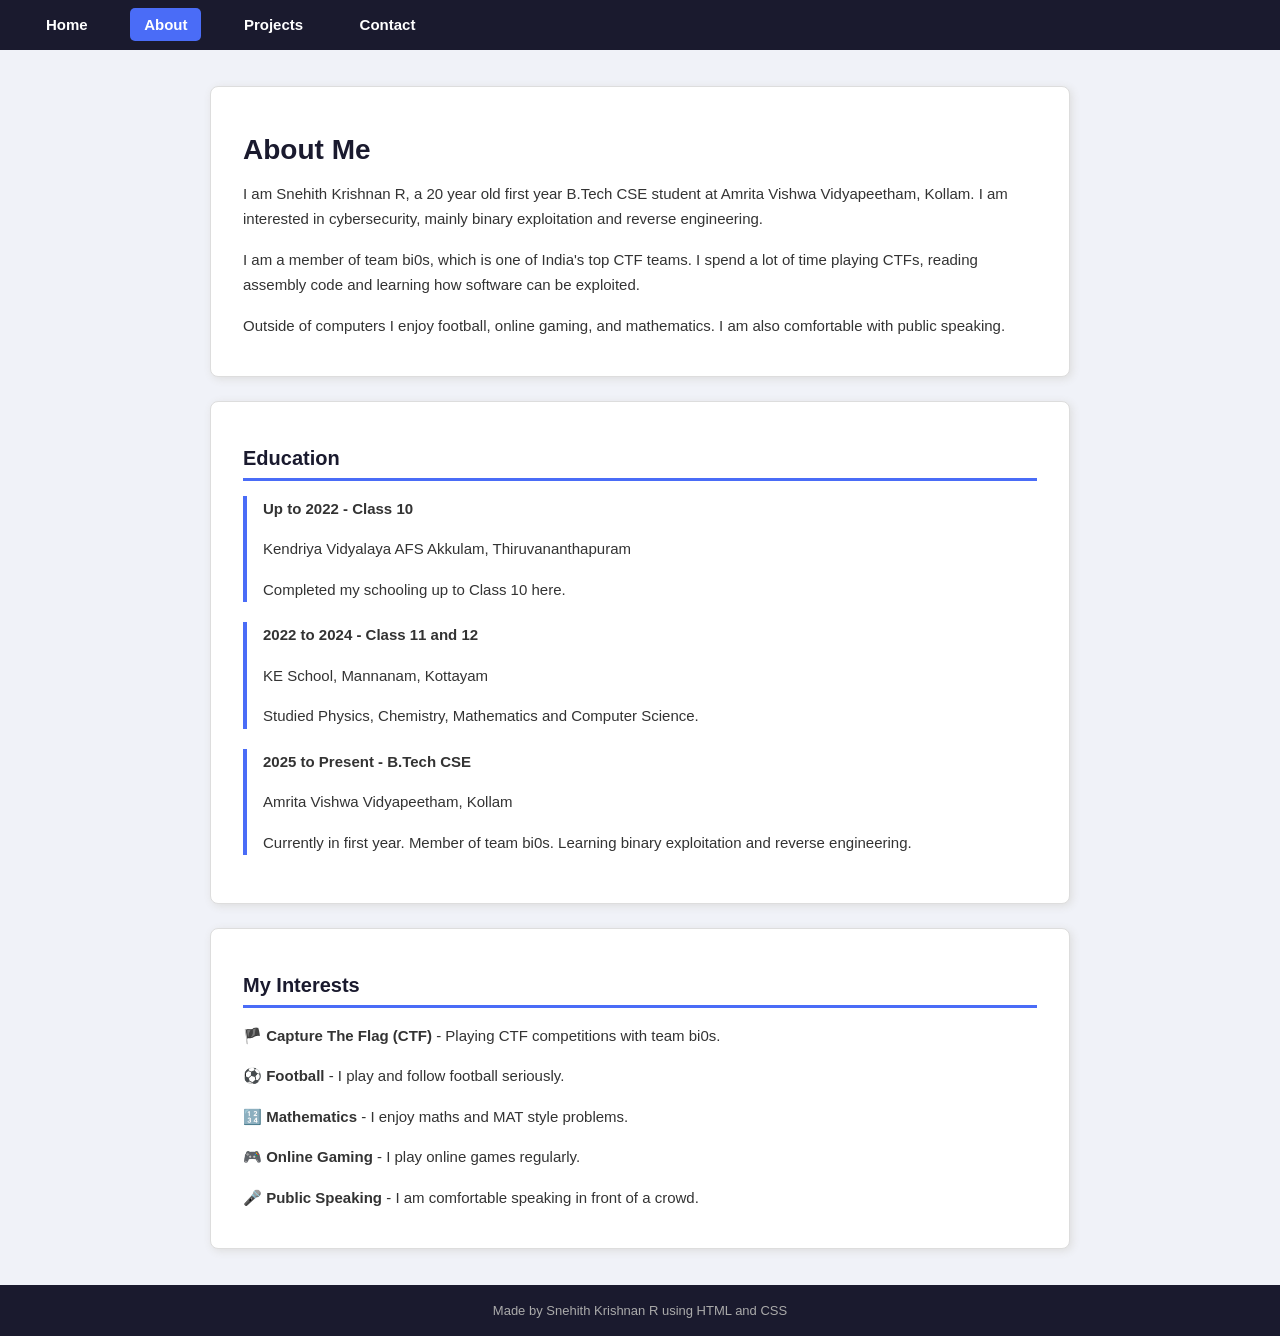
==== commit 4de8b2be: "Refactor About Me section and add Education details" ====
--- a/about.html
+++ b/about.html
@@ -13,51 +13,57 @@
         <a href="contact.html">Contact</a>
     </div>
 
-    <div class="box">
-        <h1>About Me</h1>
-        <p>
-            I am Snehith Krishnan R, a 20 year old first year B.Tech CSE student
-            at Amrita Vishwa Vidyapeetham, Kollam. I am interested in cybersecurity,
-            mainly binary exploitation and reverse engineering.
-        </p>
-        <p>
-            I am a member of team bi0s, which is one of India's top CTF teams.
-            I spend a lot of time playing CTFs, reading assembly code and learning
-            how software can be exploited.
-        </p>
-        <p>
-            Outside of computers I enjoy football, online gaming, and mathematics.
-            I am also comfortable with public speaking.
-        </p>
-    </div>
+    <div class="container">
 
-    <div class="box">
-        <h2>Education</h2>
+        <div class="box">
+            <h1>About Me</h1>
+            <p>
+                I am Snehith Krishnan R, a 20 year old first year B.Tech CSE student
+                at Amrita Vishwa Vidyapeetham, Kollam. I am interested in cybersecurity,
+                mainly binary exploitation and reverse engineering.
+            </p>
+            <p>
+                I am a member of team bi0s, which is one of India's top CTF teams.
+                I spend a lot of time playing CTFs, reading assembly code and learning
+                how software can be exploited.
+            </p>
+            <p>
+                Outside of computers I enjoy football, online gaming, and mathematics.
+                I am also comfortable with public speaking.
+            </p>
+        </div>
 
-        <p><b>Up to 2022 - Class 10</b></p>
-        <p>Kendriya Vidyalaya AFS Akkulam, Thiruvananthapuram</p>
-        <p>Completed my schooling up to Class 10 here.</p>
+        <div class="box">
+            <h2>Education</h2>
 
-        <hr>
+            <div class="edu-item">
+                <p><b>Up to 2022 - Class 10</b></p>
+                <p>Kendriya Vidyalaya AFS Akkulam, Thiruvananthapuram</p>
+                <p>Completed my schooling up to Class 10 here.</p>
+            </div>
 
-        <p><b>2022 to 2024 - Class 11 and 12</b></p>
-        <p>KE School, Mannanam, Kottayam</p>
-        <p>Studied Physics, Chemistry, Mathematics and Computer Science.</p>
+            <div class="edu-item">
+                <p><b>2022 to 2024 - Class 11 and 12</b></p>
+                <p>KE School, Mannanam, Kottayam</p>
+                <p>Studied Physics, Chemistry, Mathematics and Computer Science.</p>
+            </div>
 
-        <hr>
+            <div class="edu-item">
+                <p><b>2025 to Present - B.Tech CSE</b></p>
+                <p>Amrita Vishwa Vidyapeetham, Kollam</p>
+                <p>Currently in first year. Member of team bi0s. Learning binary exploitation and reverse engineering.</p>
+            </div>
+        </div>
 
-        <p><b>2025 to Present - B.Tech CSE</b></p>
-        <p>Amrita Vishwa Vidyapeetham, Kollam</p>
-        <p>Currently in first year. Member of team bi0s. Learning binary exploitation and reverse engineering.</p>
-    </div>
+        <div class="box">
+            <h2>My Interests</h2>
+            <p>🏴 <b>Capture The Flag (CTF)</b> - Playing CTF competitions with team bi0s.</p>
+            <p>⚽ <b>Football</b> - I play and follow football seriously.</p>
+            <p>🔢 <b>Mathematics</b> - I enjoy maths and MAT style problems.</p>
+            <p>🎮 <b>Online Gaming</b> - I play online games regularly.</p>
+            <p>🎤 <b>Public Speaking</b> - I am comfortable speaking in front of a crowd.</p>
+        </div>
 
-    <div class="box">
-        <h2>My Interests</h2>
-        <p>🏴 <b>Capture The Flag (CTF)</b> - Playing CTF competitions with team bi0s.</p>
-        <p>⚽ <b>Football</b> - I play and follow football seriously.</p>
-        <p>🔢 <b>Mathematics</b> - I enjoy maths and MAT style problems.</p>
-        <p>🎮 <b>Online Gaming</b> - I play online games regularly.</p>
-        <p>🎤 <b>Public Speaking</b> - I am comfortable speaking in front of a crowd.</p>
     </div>
 
     <div class="footer">
--- a/style.css
+++ b/style.css
@@ -1,294 +1,184 @@
 body {
-  font-family: Arial, sans-serif;
-  background-color: #f0f2f5;
-  color: #222222;
-  margin: 0;
-  padding: 0;
+    font-family: Arial, sans-serif;
+    background-color: #f0f2f8;
+    margin: 0;
+    padding: 0;
+    color: #333333;
+}
+
+h1 {
+    color: #1a1a2e;
+    font-size: 28px;
+    margin-bottom: 10px;
+}
+
+h2 {
+    color: #1a1a2e;
+    font-size: 20px;
+    margin-bottom: 14px;
+    border-bottom: 3px solid #4a6cf7;
+    padding-bottom: 8px;
+}
+
+p {
+    font-size: 15px;
+    line-height: 1.7;
+    margin-bottom: 10px;
 }
 
 a {
-  text-decoration: none;
-  color: #4a6cf7;
+    color: #4a6cf7;
+    text-decoration: none;
 }
 
 a:hover {
-  text-decoration: underline;
+    text-decoration: underline;
+    color: #2244cc;
 }
 
+/* navigation */
 
-/* navigation bar */
-
-nav {
-  background-color: #ffffff;
-  border-bottom: 2px solid #dddddd;
-  padding: 16px 32px;
-  overflow: hidden;
+.navbar {
+    background-color: #1a1a2e;
+    padding: 16px 32px;
 }
 
-.logo {
-  font-size: 1.5rem;
-  font-weight: bold;
-  color: #4a6cf7;
-  float: left;
-  text-decoration: none;
+.navbar a {
+    color: #ffffff;
+    text-decoration: none;
+    font-size: 15px;
+    font-weight: bold;
+    margin-right: 24px;
+    padding: 8px 14px;
+    border-radius: 5px;
 }
 
-.nav-links {
-  list-style: none;
-  float: right;
-  margin: 0;
-  padding: 0;
+.navbar a:hover {
+    background-color: #4a6cf7;
+    color: #ffffff;
+    text-decoration: none;
 }
 
-.nav-links li {
-  display: inline;
-  margin-left: 8px;
+.navbar a.active {
+    background-color: #4a6cf7;
+    color: #ffffff;
 }
 
-.nav-links a {
-  padding: 8px 16px;
-  border-radius: 6px;
-  font-size: 0.9rem;
-  color: #555555;
-  text-decoration: none;
+/* page wrapper */
+
+.container {
+    max-width: 860px;
+    margin: 36px auto;
+    padding: 0 20px;
 }
 
-.nav-links a:hover {
-  background-color: #eef0ff;
-  color: #4a6cf7;
-  text-decoration: none;
+/* white box cards */
+
+.box {
+    background-color: #ffffff;
+    border: 1px solid #dddddd;
+    border-radius: 8px;
+    padding: 28px 32px;
+    margin-bottom: 24px;
+    box-shadow: 2px 2px 8px #dddddd;
 }
 
-.nav-links a.active {
-  background-color: #4a6cf7;
-  color: #ffffff;
+/* skill tags */
+
+.tag {
+    display: inline-block;
+    background-color: #eef0ff;
+    color: #4a6cf7;
+    padding: 5px 14px;
+    margin: 4px;
+    border: 1px solid #4a6cf7;
+    border-radius: 20px;
+    font-size: 13px;
+    font-weight: bold;
 }
-
-
-/* page content wrapper */
-
-.container {
-  max-width: 820px;
-  margin: 40px auto;
-  padding: 0 24px;
-}
-
-
-/* card boxes */
-
-.card {
-  background-color: #ffffff;
-  border: 1px solid #dddddd;
-  border-radius: 10px;
-  padding: 32px;
-  margin-bottom: 24px;
-}
-
-.card h1 {
-  font-size: 1.8rem;
-  color: #1a1a2e;
-  margin-bottom: 12px;
-}
-
-.card h2 {
-  font-size: 1.2rem;
-  color: #1a1a2e;
-  margin-bottom: 16px;
-}
-
-.card p {
-  font-size: 0.95rem;
-  color: #555555;
-  line-height: 1.8;
-  margin-bottom: 12px;
-}
-
-.blue-line {
-  width: 40px;
-  height: 3px;
-  background-color: #4a6cf7;
-  margin-bottom: 20px;
-}
-
-.accent {
-  color: #4a6cf7;
-}
-
 
 /* buttons */
 
-.btn {
-  display: inline-block;
-  padding: 10px 24px;
-  border-radius: 6px;
-  font-size: 0.9rem;
-  font-weight: bold;
-  text-decoration: none;
-  margin-right: 10px;
-  margin-top: 8px;
+.button {
+    display: inline-block;
+    background-color: #4a6cf7;
+    color: #ffffff;
+    padding: 11px 24px;
+    text-decoration: none;
+    border: none;
+    border-radius: 6px;
+    font-size: 14px;
+    font-weight: bold;
+    margin-right: 10px;
+    margin-top: 10px;
+    cursor: pointer;
 }
 
-.btn-blue {
-  background-color: #4a6cf7;
-  color: #ffffff;
-  border: 2px solid #4a6cf7;
+.button:hover {
+    background-color: #2244cc;
+    color: #ffffff;
+    text-decoration: none;
 }
-
-.btn-blue:hover {
-  background-color: #3a5ce5;
-  text-decoration: none;
-}
-
-.btn-outline {
-  background-color: #ffffff;
-  color: #4a6cf7;
-  border: 2px solid #4a6cf7;
-}
-
-.btn-outline:hover {
-  background-color: #eef0ff;
-  text-decoration: none;
-}
-
-
-/* skill tags */
-
-.skill-tag {
-  display: inline-block;
-  padding: 6px 16px;
-  background-color: #eef0ff;
-  color: #4a6cf7;
-  border: 1px solid #c5cefb;
-  border-radius: 20px;
-  font-size: 0.82rem;
-  margin: 4px;
-}
-
 
 /* education */
 
 .edu-item {
-  border-left: 3px solid #4a6cf7;
-  padding-left: 16px;
-  margin-bottom: 24px;
+    border-left: 4px solid #4a6cf7;
+    padding-left: 16px;
+    margin-bottom: 20px;
 }
 
-.edu-item .year {
-  font-size: 0.78rem;
-  font-weight: bold;
-  color: #4a6cf7;
-  text-transform: uppercase;
-  margin-bottom: 4px;
+.edu-item p {
+    margin-bottom: 4px;
 }
-
-.edu-item .degree {
-  font-size: 1rem;
-  font-weight: bold;
-  color: #1a1a2e;
-  margin-bottom: 2px;
-}
-
-.edu-item .school {
-  font-size: 0.85rem;
-  color: #888888;
-  margin-bottom: 6px;
-}
-
-.edu-item .desc {
-  font-size: 0.88rem;
-  color: #555555;
-  line-height: 1.6;
-}
-
-
-/* projects */
-
-.project-tag {
-  font-size: 0.75rem;
-  font-weight: bold;
-  color: #4a6cf7;
-  text-transform: uppercase;
-  margin-bottom: 8px;
-}
-
-
-/* contact */
-
-.contact-item {
-  padding: 12px 0;
-  border-bottom: 1px solid #eeeeee;
-  font-size: 0.9rem;
-  color: #555555;
-}
-
-.contact-item:last-child {
-  border-bottom: none;
-}
-
 
 /* form */
 
-.form-group {
-  margin-bottom: 16px;
+label {
+    font-weight: bold;
+    font-size: 13px;
+    color: #555555;
+    display: block;
+    margin-bottom: 5px;
+    margin-top: 12px;
 }
 
-.form-label {
-  display: block;
-  font-size: 0.85rem;
-  font-weight: bold;
-  color: #444444;
-  margin-bottom: 6px;
+input, textarea {
+    width: 100%;
+    padding: 10px 12px;
+    margin-bottom: 4px;
+    border: 1px solid #cccccc;
+    border-radius: 5px;
+    font-size: 14px;
+    font-family: Arial, sans-serif;
+    background-color: #fafafa;
+    box-sizing: border-box;
 }
 
-.form-input,
-.form-textarea {
-  width: 100%;
-  padding: 10px 14px;
-  border: 1.5px solid #cccccc;
-  border-radius: 6px;
-  font-family: Arial, sans-serif;
-  font-size: 0.9rem;
-  color: #222222;
-  background-color: #fafafa;
+input:focus, textarea:focus {
+    border-color: #4a6cf7;
+    outline: none;
 }
 
-.form-input:focus,
-.form-textarea:focus {
-  border-color: #4a6cf7;
-  outline: none;
+/* contact rows */
+
+.contact-row {
+    padding: 12px 0;
+    border-bottom: 1px solid #eeeeee;
+    font-size: 15px;
 }
 
-.form-textarea {
-  min-height: 120px;
-  resize: vertical;
+.contact-row:last-child {
+    border-bottom: none;
 }
-
-.form-submit {
-  width: 100%;
-  padding: 12px;
-  background-color: #4a6cf7;
-  color: #ffffff;
-  border: none;
-  border-radius: 6px;
-  font-size: 0.95rem;
-  font-weight: bold;
-  cursor: pointer;
-  margin-top: 8px;
-}
-
-.form-submit:hover {
-  background-color: #3a5ce5;
-}
-
 
 /* footer */
 
-footer {
-  text-align: center;
-  padding: 20px;
-  background-color: #ffffff;
-  border-top: 2px solid #dddddd;
-  font-size: 0.85rem;
-  color: #888888;
-  margin-top: 40px;
+.footer {
+    background-color: #1a1a2e;
+    padding: 18px;
+    text-align: center;
+    color: #aaaaaa;
+    font-size: 13px;
+    margin-top: 20px;
 }
